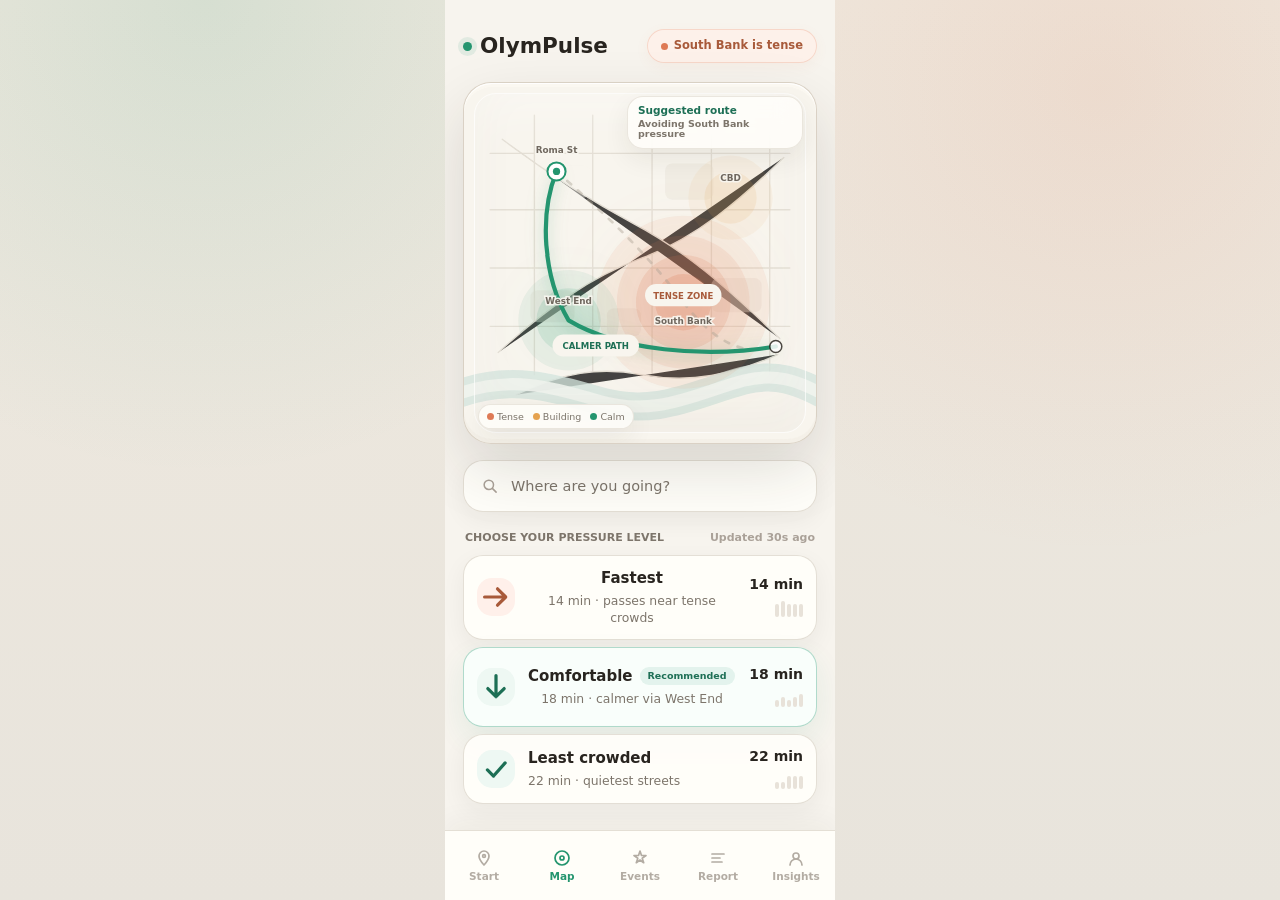
==== index.html @ 8c8daa7c "Upload OlymPulse prototype" ====
<!doctype html>
<html lang="en">
<head>
  <meta charset="utf-8">
  <meta name="viewport" content="width=device-width, initial-scale=1">
  <title>OlymPulse Prototype</title>
  <link rel="stylesheet" href="css/prototype.css">
  <link rel="stylesheet" href="css/index.css">
</head>
<body>
  <main class="app" aria-label="OlymPulse mobile app prototype">
    <div class="screens">
      <section class="screen screen-home active" data-screen="map">
        <header class="header app-header">
          <div class="brand"><span class="brand-dot"></span><span>OlymPulse</span></div>
          <span class="status-pill">South Bank is tense</span>
        </header>

        <section class="map-card map-card--hero" aria-label="Brisbane pressure map">
          <svg viewBox="0 0 350 350" aria-hidden="true">
            <rect width="350" height="350" rx="28" fill="#F8F6F1"/>
            <g stroke="#E5E0D7" stroke-width="1.6" stroke-linecap="round" opacity="0.82">
              <path d="M26 66H324M26 122H324M26 180H324M26 238H324"/>
              <path d="M70 28V286M128 28V286M187 28V286M246 28V286M304 28V286"/>
              <path d="M34 264C82 220 126 189 177 170C231 150 275 112 318 70"/>
              <path d="M38 52C86 88 124 112 169 136C218 162 258 196 314 250"/>
              <path d="M52 306C97 284 135 278 176 286C226 295 267 286 312 266"/>
            </g>
            <g fill="#ECE7DE" opacity="0.66">
              <rect x="84" y="78" width="42" height="32" rx="7"/>
              <rect x="200" y="76" width="48" height="36" rx="7"/>
              <rect x="246" y="190" width="50" height="34" rx="7"/>
              <rect x="66" y="202" width="44" height="32" rx="7"/>
              <rect x="142" y="220" width="34" height="28" rx="7"/>
            </g>
            <path d="M-8 306C44 286 88 298 134 312C191 329 232 304 278 292C310 284 332 292 358 306" stroke="#D7E0DA" stroke-width="26" fill="none" stroke-linecap="round"/>
            <path d="M-8 306C44 286 88 298 134 312C191 329 232 304 278 292C310 284 332 292 358 306" stroke="#EBF0EA" stroke-width="13" fill="none" stroke-linecap="round"/>
            <g class="pressure-zone pressure-zone--south-bank">
              <circle cx="218" cy="214" r="86" fill="#DE7A55" opacity="0.06"/>
              <circle cx="218" cy="214" r="66" fill="#DE7A55" opacity="0.09"/>
              <circle cx="218" cy="214" r="47" fill="#DE7A55" opacity="0.13"/>
              <circle cx="218" cy="214" r="28" fill="#DE7A55" opacity="0.20"/>
            </g>
            <g class="pressure-zone pressure-zone--west-end">
              <circle cx="104" cy="232" r="50" fill="#24956F" opacity="0.07"/>
              <circle cx="104" cy="232" r="32" fill="#24956F" opacity="0.12"/>
            </g>
            <g class="pressure-zone pressure-zone--cbd">
              <circle cx="265" cy="110" r="42" fill="#E5A24F" opacity="0.07"/>
              <circle cx="265" cy="110" r="26" fill="#E5A24F" opacity="0.12"/>
            </g>
            <path class="route-line route-line--blocked" d="M92 84 C140 126 181 164 218 214 C250 255 279 268 310 258" fill="none"/>
            <path class="route-line route-line--calm" d="M92 84 C75 126 78 188 104 232 C154 262 239 270 310 258" fill="none"/>
            <circle cx="92" cy="84" r="9" fill="#FFFFFF" stroke="#24956F" stroke-width="2"/>
            <circle cx="92" cy="84" r="3.6" fill="#24956F"/>
            <circle cx="310" cy="258" r="6" fill="#FFFFFF" stroke="#29251F" stroke-width="1.5" opacity="0.85"/>
            <g>
              <rect x="180" y="196" width="76" height="22" rx="11" fill="#FFF0EA"/>
              <text x="218" y="211" text-anchor="middle" fill="#A85A3A" font-size="8.5" font-weight="800">TENSE ZONE</text>
            </g>
            <g>
              <rect x="88" y="246" width="86" height="22" rx="11" fill="#EEF8F3"/>
              <text x="131" y="261" text-anchor="middle" fill="#1D6F55" font-size="8.5" font-weight="800">CALMER PATH</text>
            </g>
            <text class="map-label" x="92" y="66" text-anchor="middle">Roma St</text>
            <text class="map-label" x="218" y="236" text-anchor="middle">South Bank</text>
            <text class="map-label" x="104" y="216" text-anchor="middle">West End</text>
            <text class="map-label" x="265" y="93" text-anchor="middle">CBD</text>
          </svg>
          <div class="map-badge"><strong>Suggested route</strong><span>Avoiding South Bank pressure</span></div>
          <div class="legend"><span><span class="legend-dot legend-dot--high"></span>Tense</span><span><span class="legend-dot legend-dot--mid"></span>Building</span><span><span class="legend-dot legend-dot--calm"></span>Calm</span></div>
        </section>

        <div class="search destination-search"><svg viewBox="0 0 20 20"><circle cx="8.7" cy="8.7" r="5.2"/><path d="M12.6 12.6 16.8 16.8"/></svg><span>Where are you going?</span></div>

        <div class="section-row route-section-header"><p class="section-title">Choose your pressure level</p><span>Updated 30s ago</span></div>
        <div class="route-list route-options">
          <button class="route-card" type="button">
            <span class="route-icon route-icon--pressure"><svg viewBox="0 0 20 20"><path d="M4 10h11M10.8 5.7 15.1 10l-4.3 4.3"/></svg></span>
            <span class="route-copy"><span class="card-title">Fastest</span><span class="text-pressure caption">14 min · passes near tense crowds</span></span>
            <span class="route-meta"><strong>14 min</strong><span class="pressure-bars"><b class="bar--mid bar-height--3"></b><b class="bar--mid bar-height--4"></b><b class="bar--mid bar-height--3"></b><b class="bar-height--3"></b><b class="bar-height--3"></b></span></span>
          </button>
          <button class="route-card route-card--recommended" type="button">
            <span class="route-icon"><svg viewBox="0 0 20 20"><path d="M10 4v11M5.7 10.8 10 15.1l4.3-4.3"/></svg></span>
            <span class="route-copy"><span class="route-heading"><span class="card-title">Comfortable</span><span class="recommendation-chip">Recommended</span></span><span class="text-calm caption">18 min · calmer via West End</span></span>
            <span class="route-meta"><strong>18 min</strong><span class="pressure-bars"><b class="bar--calm bar-height--1"></b><b class="bar--calm bar-height--2"></b><b class="bar--calm bar-height--1"></b><b class="bar--mid bar-height--2"></b><b class="bar-height--3"></b></span></span>
          </button>
          <div class="route-card"><span class="route-icon route-icon--calm"><svg viewBox="0 0 20 20"><path d="M5.5 10.5 8.7 13.7 14.8 6.8"/></svg></span><span class="route-copy"><span class="card-title">Least crowded</span><span class="text-calm caption">22 min · quietest streets</span></span><span class="route-meta"><strong>22 min</strong><span class="pressure-bars"><b class="bar--calm bar-height--1"></b><b class="bar--calm bar-height--1"></b><b class="bar-height--3"></b><b class="bar-height--3"></b><b class="bar-height--3"></b></span></span></div>
        </div>
      </section>
    </div>

    <nav class="bottom-nav" aria-label="Bottom navigation">
      <a href="olympulse_onboarding.html"><svg viewBox="0 0 18 18"><path d="M9 2C6.3 2 4 4.3 4 7c0 3.6 5 9 5 9s5-5.4 5-9c0-2.7-2.3-5-5-5Z"/><circle cx="9" cy="7" r="1.4"/></svg><span>Start</span></a>
      <a class="active" href="index.html"><svg viewBox="0 0 18 18"><circle cx="9" cy="9" r="7"/><circle cx="9" cy="9" r="2"/></svg><span>Map</span></a>
      <a href="olympulse_live_event_mode.html"><svg viewBox="0 0 18 18"><path d="M9 2l1.5 4.5H15l-3.8 2.7 1.5 4.5L9 11l-3.7 2.7 1.5-4.5L3 6.5h4.5z"/></svg><span>Events</span></a>
      <a href="olympulse_feedback.html"><svg viewBox="0 0 18 18"><path d="M3 5h12M3 9h8M3 13h10"/></svg><span>Report</span></a>
      <a href="olympulse_personal_insight.html"><svg viewBox="0 0 18 18"><circle cx="9" cy="7" r="3"/><path d="M3 16c0-3.3 2.7-6 6-6s6 2.7 6 6"/></svg><span>Insights</span></a>
    </nav>
  </main>
</body>
</html>
---- css/prototype.css ----
:root {
  --app-width: 390px;
  --font-sans: system-ui, -apple-system, BlinkMacSystemFont, "Segoe UI", sans-serif;

  --color-page-bg: #e8e4dc;
  --color-background: #f5f2ec;
  --color-surface: #ffffff;
  --color-text-primary: #29251f;
  --color-text-secondary: #7b746a;
  --color-pressure: #e9783a;
  --color-pressure-soft: #fff4ec;
  --color-calm: #1db87a;
  --color-calm-dark: #1a7a50;
  --color-calm-soft: #e8f8f0;
  --color-border: #e0ddd6;
  --color-muted: #aaa39a;

  --shadow-soft: 0 10px 28px rgba(45, 38, 28, 0.08);
  --shadow-card: 0 6px 18px rgba(45, 38, 28, 0.055);
  --shadow-hero: 0 18px 42px rgba(45, 38, 28, 0.10);

  --space-8: 8px;
  --space-12: 12px;
  --space-16: 16px;
  --space-24: 24px;
  --space-32: 32px;

  --radius-16: 16px;
  --radius-20: 20px;
  --radius-28: 28px;

  --type-page-title: 28px;
  --type-section-title: 11px;
  --type-card-title: 15px;
  --type-body: 13px;
  --type-caption: 12px;
  --type-small-label: 10px;

  --page-bg: var(--color-page-bg);
  --app-bg: var(--color-background);
  --card: var(--color-surface);
  --border: var(--color-border);
  --green: var(--color-calm);
  --green-dark: var(--color-calm-dark);
  --grey: var(--color-text-secondary);
  --light-grey: #bbbbbb;
  --ink: var(--color-text-primary);
  --amber: #ffb347;
  --orange: var(--color-pressure);
  --red: #ff5032;

  --premium-page-bg: #ebe6dc;
  --premium-bg: #f7f4ee;
  --premium-bg-lift: #fffefa;
  --premium-surface: rgba(255, 254, 250, 0.94);
  --premium-border: rgba(226, 221, 211, 0.88);
  --premium-ink: #28241f;
  --premium-muted: #7d756b;
  --premium-soft-muted: #aaa198;
  --premium-calm: #24956f;
  --premium-calm-dark: #1d6f55;
  --premium-calm-soft: #eef8f3;
  --premium-pressure: #de7a55;
  --premium-pressure-dark: #a85a3a;
  --premium-pressure-soft: #fff0ea;
  --premium-building: #e5a24f;
  --premium-shadow-card: 0 10px 28px rgba(45, 38, 28, 0.065);
  --premium-shadow-hero: 0 22px 52px rgba(45, 38, 28, 0.12);
  --premium-shadow-soft: 0 8px 20px rgba(45, 38, 28, 0.045);

  /* Legacy aliases used by the existing standalone screen CSS. */
  --color-background-primary: var(--color-surface);
  --color-background-secondary: var(--color-background);
  --color-border-tertiary: var(--color-border);
  --border-radius-md: 12px;
  --border-radius-lg: var(--radius-20);
}

* {
  box-sizing: border-box;
  margin: 0;
  padding: 0;
}

html {
  min-height: 100%;
  background:
    radial-gradient(circle at 50% -10%, rgba(255, 254, 250, 0.95) 0, rgba(255, 254, 250, 0) 360px),
    linear-gradient(180deg, #eee9df 0%, var(--premium-page-bg) 100%);
}

body {
  width: var(--app-width);
  max-width: 100vw;
  min-height: 100vh;
  margin: 0 auto;
  padding-bottom: 60px;
  overflow-x: hidden;
  background:
    radial-gradient(circle at 12% 0%, rgba(255, 255, 255, 0.9) 0, rgba(255, 255, 255, 0) 180px),
    radial-gradient(circle at 92% 16%, rgba(36, 149, 111, 0.08) 0, rgba(36, 149, 111, 0) 210px),
    linear-gradient(180deg, var(--premium-bg) 0%, #f3efe7 100%);
  color: var(--ink);
  font-family: var(--font-sans);
  opacity: 0;
  transform: translateY(10px);
  animation: olympulse-page-in 300ms ease forwards;
}

body.is-transitioning {
  opacity: 0;
  transform: translateY(12px);
  transition: opacity 180ms ease, transform 180ms ease;
}

button,
input {
  font: inherit;
}

button,
[role="button"],
.olympulse-bottom-nav__item {
  -webkit-tap-highlight-color: transparent;
}

button {
  color: inherit;
}

.app {
  position: relative;
  width: min(var(--app-width), 100vw);
  min-height: 100vh;
  overflow: hidden;
  background: var(--app-bg);
}

.screens {
  position: relative;
  min-height: 100vh;
  background: var(--app-bg);
}

.screen {
  position: absolute;
  inset: 0;
  min-height: 100vh;
  padding: 18px 16px 78px;
  overflow-y: auto;
  background: var(--app-bg);
  opacity: 0;
  pointer-events: none;
  transition: opacity 0.2s ease;
}

.screen.active {
  opacity: 1;
  pointer-events: auto;
}

.page-title {
  color: var(--color-text-primary);
  font-size: var(--type-page-title);
  font-weight: 820;
  line-height: 1.12;
  letter-spacing: 0;
}

.section-title {
  color: var(--color-text-secondary);
  font-size: var(--type-section-title);
  font-weight: 800;
  letter-spacing: 0.08em;
  text-transform: uppercase;
}

.card-title {
  color: var(--color-text-primary);
  font-size: var(--type-card-title);
  font-weight: 780;
  line-height: 1.2;
  letter-spacing: -0.01em;
}

.body-text {
  color: var(--color-text-secondary);
  font-size: var(--type-body);
  line-height: 1.45;
}

.caption {
  color: var(--color-text-secondary);
  font-size: var(--type-caption);
  line-height: 1.35;
}

.small-label {
  color: var(--color-muted);
  font-size: var(--type-small-label);
  font-weight: 700;
  letter-spacing: 0.06em;
  text-transform: uppercase;
}

.header,
.app-header,
.brand,
.header-actions,
.alert,
.search,
.section-row,
.route-card,
.route-meta,
.pressure-bars,
.bottom-nav,
.legend,
.stat-strip,
.chips {
  display: flex;
  align-items: center;
}

.header,
.app-header {
  justify-content: space-between;
}

.header {
  height: 30px;
}

.app-header {
  min-height: 40px;
}

.brand {
  gap: 7px;
  font-size: 20px;
  font-weight: 800;
  letter-spacing: -0.02em;
}

.brand-dot,
.dot {
  width: 9px;
  height: 9px;
  flex: 0 0 auto;
  border-radius: 50%;
  background: var(--green);
  box-shadow: 0 0 0 5px rgba(29, 184, 122, 0.1);
}

.identity-pill,
.pill {
  padding: 4px 10px;
  border-radius: 999px;
  background: #e3f7ee;
  color: var(--green-dark);
  font-size: 11px;
  font-weight: 760;
}

.status-pill {
  display: inline-flex;
  align-items: center;
  gap: 6px;
  min-height: 30px;
  padding: 0 var(--space-12);
  border: 1px solid rgba(233, 120, 58, 0.24);
  border-radius: 999px;
  background: var(--color-pressure-soft);
  color: #9a5120;
  font-size: 11px;
  font-weight: 720;
  white-space: nowrap;
}

.status-pill::before {
  content: "";
  width: 7px;
  height: 7px;
  border-radius: 50%;
  background: var(--color-pressure);
}

.settings-button,
.gear {
  width: 28px;
  height: 28px;
  display: grid;
  place-items: center;
  border: 1px solid var(--border);
  border-radius: 50%;
  background: var(--card);
  color: #777068;
}

.header-actions {
  gap: 8px;
}

.alert {
  gap: 9px;
  margin-top: 12px;
  padding: 11px 12px;
  border: 1px solid var(--amber);
  border-radius: 14px;
  background: #fff8f0;
}

.alert-dot {
  width: 8px;
  height: 8px;
  border-radius: 50%;
  background: var(--orange);
}

.alert strong {
  display: block;
  color: #7a3f10;
  font-size: 12px;
  font-weight: 800;
}

.alert span {
  display: block;
  margin-top: 3px;
  color: var(--grey);
  font-size: 11px;
  line-height: 1.35;
}

.search {
  height: 40px;
  gap: 8px;
  margin-top: 10px;
  padding: 0 13px;
  border: 1px solid var(--border);
  border-radius: 14px;
  background: var(--card);
  color: #8b847b;
  font-size: 13px;
}

.map-card {
  position: relative;
  height: 200px;
  margin-top: 10px;
  overflow: hidden;
  border: 1px solid var(--border);
  border-radius: 16px;
  background: #f8f6f0;
}

.map-card svg {
  width: 100%;
  height: 100%;
  display: block;
}

.map-label {
  fill: #766f66;
  font-size: 8px;
  font-weight: 700;
}

.route-line {
  animation: dash 1.3s linear infinite;
}

.map-badge {
  position: absolute;
  top: 9px;
  right: 9px;
  max-width: 138px;
  padding: 6px 9px;
  border-radius: 11px;
  background: var(--card);
  color: var(--green-dark);
  font-size: 10px;
  font-weight: 750;
  line-height: 1.2;
}

.legend {
  position: absolute;
  left: 9px;
  bottom: 8px;
  gap: 8px;
  padding: 5px 8px;
  border: 1px solid var(--border);
  border-radius: 999px;
  background: var(--card);
  color: var(--grey);
  font-size: 9.5px;
}

.legend-dot,
.legend i {
  width: 7px;
  height: 7px;
  display: inline-block;
  margin-right: 3px;
  border-radius: 50%;
}

.legend-dot--high,
.high {
  background: var(--red);
}

.legend-dot--mid,
.mid {
  background: var(--amber);
}

.legend-dot--calm,
.calm {
  background: var(--green);
}

.section-row {
  justify-content: space-between;
  margin: 12px 2px 7px;
}

.section-row p {
  color: var(--grey);
  font-size: 10px;
  font-weight: 800;
  letter-spacing: 0.08em;
  text-transform: uppercase;
}

.section-row span {
  color: #aaa39a;
  font-size: 10.5px;
}

.route-list {
  display: grid;
  gap: 7px;
}

.route-list.spaced {
  margin-top: 10px;
}

.route-card {
  min-height: 58px;
  gap: 9px;
  padding: 9px 10px;
  border: 1px solid var(--border);
  border-radius: 14px;
  background: var(--card);
}

.route-card--recommended,
.route-card.best {
  border: 1px solid var(--border);
}

.route-card--blocked,
.route-card.avoid {
  border-color: #ffccc8;
  background: #fff8f7;
}

.route-icon {
  width: 36px;
  height: 36px;
  display: grid;
  place-items: center;
  flex: 0 0 auto;
  border-radius: 14px;
  background: #e3f7ee;
  color: var(--green-dark);
}

.route-icon--pressure,
.route-icon.warn {
  background: var(--color-pressure-soft);
  color: #9a5120;
}

.route-icon--calm,
.route-icon.stop {
  background: var(--color-calm-soft);
  color: var(--green-dark);
}

.route-copy {
  flex: 1;
  min-width: 0;
}

.route-copy h2 {
  font-size: 12.5px;
  font-weight: 800;
  line-height: 1.2;
}

.route-copy p {
  margin-top: 2px;
  font-size: 11px;
  line-height: 1.25;
}

.text-calm,
.green-text {
  color: var(--green-dark);
}

.text-pressure,
.amber-text {
  color: #9a5c00;
}

.text-danger,
.red-text {
  color: #b83a2b;
}

.route-meta {
  width: 54px;
  flex-direction: column;
  align-items: flex-end;
  gap: 6px;
}

.route-meta strong {
  font-size: 12px;
  font-weight: 850;
  white-space: nowrap;
}

.pressure-bars,
.bars {
  height: 18px;
  gap: 2px;
  align-items: flex-end;
}

.pressure-bars b,
.bars b {
  width: 4px;
  border-radius: 2px;
  background: #e8e4dc;
}

.bar--calm,
.bars .g {
  background: var(--green);
}

.bar--mid,
.bars .a {
  background: var(--amber);
}

.bar--high,
.bars .r {
  background: var(--red);
}

.bar-height--1,
.h1 {
  height: 7px;
}

.bar-height--2,
.h2 {
  height: 10px;
}

.bar-height--3,
.h3 {
  height: 13px;
}

.bar-height--4,
.h4 {
  height: 16px;
}

.bar-height--5,
.h5 {
  height: 18px;
}

.button,
.primary-action,
.primary {
  width: 100%;
  border: 0;
  background: var(--color-calm);
  color: #fff;
  cursor: pointer;
}

.button {
  height: 52px;
  border-radius: var(--radius-16);
  font-size: 16px;
  font-weight: 800;
}

.primary-action,
.primary {
  height: 50px;
  margin-top: 12px;
  border-radius: 14px;
  font-size: 16px;
  font-weight: 820;
}

.tag {
  display: inline-flex;
  align-items: center;
  min-height: 30px;
  padding: 0 var(--space-12);
  border: 1px solid var(--color-border);
  border-radius: 999px;
  background: var(--color-surface);
  color: var(--color-text-secondary);
  font-size: var(--type-caption);
}

.flat-card {
  margin-top: 10px;
  padding: 14px;
  border: 1px solid var(--border);
  border-radius: 16px;
  background: var(--card);
}

.flat-card h2 {
  font-size: 15px;
  font-weight: 800;
}

.flat-card p {
  margin-top: 6px;
  color: var(--grey);
  font-size: 12px;
  line-height: 1.4;
}

.success {
  padding: 30px 0 22px;
  text-align: center;
}

.success-circle {
  width: 56px;
  height: 56px;
  display: grid;
  place-items: center;
  margin: 0 auto 13px;
  border-radius: 50%;
  background: var(--green);
  color: #fff;
}

.success h1 {
  font-size: 22px;
}

.chips {
  flex-wrap: wrap;
  gap: 7px;
  margin-top: 12px;
}

.chips span {
  padding: 7px 11px;
  border: 1px solid var(--border);
  border-radius: 999px;
  background: #fff;
  color: var(--grey);
  font-size: 11.5px;
}

.chips .selected {
  border-color: var(--green);
  background: #eaf9f1;
  color: var(--green-dark);
  font-weight: 750;
}

.stat-strip {
  min-height: 66px;
  justify-content: space-around;
  margin-top: 12px;
  border-radius: 12px;
  background: #ebe8e0;
  text-align: center;
}

.stat-strip strong,
.stat-strip span {
  display: block;
}

.stat-strip strong {
  font-size: 20px;
  font-weight: 850;
}

.stat-value--calm,
.stat-strip .green-stat {
  color: var(--green);
}

.stat-strip span {
  margin-top: 4px;
  color: var(--grey);
  font-size: 10.5px;
}

.bottom-nav,
.nav {
  position: absolute;
  right: 0;
  bottom: 0;
  left: 0;
  z-index: 10;
  height: 68px;
  justify-content: space-around;
  border-top: 1px solid var(--color-border);
  background: rgba(255, 254, 250, 0.96);
  box-shadow: 0 -10px 26px rgba(45, 38, 28, 0.045);
}

.bottom-nav[hidden],
.nav[hidden] {
  display: none;
}

.bottom-nav a,
.bottom-nav button,
.nav button {
  min-width: 56px;
  display: grid;
  justify-items: center;
  gap: 3px;
  border: 0;
  background: transparent;
  color: var(--light-grey);
  font-size: 10px;
  cursor: pointer;
  text-decoration: none;
}

.bottom-nav a.active,
.bottom-nav button.active,
.nav button.active {
  color: var(--green);
  font-weight: 750;
}

.identity-icon svg,
.bottom-nav svg,
.nav svg,
.header svg,
.search svg {
  width: 18px;
  height: 18px;
}

.identity-icon svg path,
.identity-icon svg circle,
.identity-icon svg rect,
.selection-check svg path,
.check svg path,
.bottom-nav svg path,
.bottom-nav svg circle,
.bottom-nav svg rect,
.nav svg path,
.nav svg circle,
.nav svg rect,
.header svg path,
.header svg circle,
.header svg rect,
.search svg path,
.search svg circle,
.route-icon svg path,
.success-circle svg path {
  stroke: currentColor;
  stroke-width: 1.7;
  stroke-linecap: round;
  stroke-linejoin: round;
  fill: none;
}

.olympulse-bottom-nav {
  position: fixed;
  right: 0;
  bottom: 0;
  left: 50%;
  z-index: 20;
  width: var(--app-width);
  max-width: 100vw;
  padding: 8px 12px 12px;
  border-top: 0.5px solid var(--color-border-tertiary);
  display: flex;
  justify-content: space-around;
  background: rgba(255, 254, 250, 0.96);
  box-shadow: 0 -10px 26px rgba(45, 38, 28, 0.045);
  transform: translateX(-50%);
}

.olympulse-bottom-nav__item {
  appearance: none;
  border: 0;
  background: transparent;
  color: var(--color-text-secondary);
  display: flex;
  flex-direction: column;
  align-items: center;
  gap: 3px;
  min-width: 54px;
  padding: 2px 4px;
  cursor: pointer;
  font: inherit;
  text-decoration: none;
  transition: color 160ms ease, transform 160ms ease;
}

.olympulse-bottom-nav__item:active {
  transform: translateY(1px) scale(0.98);
}

.olympulse-bottom-nav__item svg {
  width: 17px;
  height: 17px;
}

.olympulse-bottom-nav__item span {
  font-size: 10px;
  line-height: 1.2;
}

.olympulse-bottom-nav__item.is-active,
.olympulse-bottom-nav__item.is-onboarding-active,
.olympulse-bottom-nav__item.is-feedback-active {
  color: var(--green);
  font-weight: 500;
}

.olympulse-bottom-nav__item.is-event-active {
  color: #e2631a;
}

.olympulse-bottom-nav__item svg * {
  stroke: currentColor;
}

.olympulse-bottom-nav__item svg .nav-fill {
  fill: currentColor;
  stroke: none;
}

.olympulse-bottom-nav__item svg .nav-soft-fill {
  fill: currentColor;
  opacity: 0.12;
  stroke: none;
}

circle,
path,
rect,
line {
  transform-box: fill-box;
}

@keyframes dash {
  to {
    stroke-dashoffset: -24;
  }
}

@keyframes olympulse-page-in {
  to {
    opacity: 1;
    transform: translateY(0);
  }
}

/* Step 3: typography + spacing upgrade only */
:root {
  --type-hero-title: 30px;
  --type-page-title: 28px;
  --type-section-title: 11px;
  --type-card-title: 15px;
  --type-body: 13.5px;
  --type-caption: 12.25px;
  --type-small-label: 10.5px;
  --type-meta: 10.5px;
}

body {
  line-height: 1.38;
  text-rendering: optimizeLegibility;
  -webkit-font-smoothing: antialiased;
  font-kerning: normal;
}

body,
button,
input,
h1,
h2,
h3,
p,
span,
strong,
em,
a,
text {
  letter-spacing: 0;
}

.page-title {
  font-size: var(--type-page-title);
  font-weight: 850;
  line-height: 1.12;
}

.section-title,
.section-row p,
.small-label {
  font-size: var(--type-section-title);
  font-weight: 820;
  line-height: 1.15;
}

.card-title,
.route-copy h2,
.flat-card h2 {
  font-size: var(--type-card-title);
  font-weight: 820;
  line-height: 1.22;
}

.body-text,
.route-copy p,
.flat-card p {
  font-size: var(--type-body);
  line-height: 1.48;
}

.caption,
.section-row span {
  font-size: var(--type-caption);
  line-height: 1.4;
}

.brand {
  gap: 8px;
  font-size: 21px;
  font-weight: 850;
  line-height: 1;
}

.identity-pill,
.pill,
.status-pill {
  min-height: 32px;
  padding-inline: 11px;
  font-size: 11px;
  font-weight: 760;
  line-height: 1;
}

.header,
.app-header {
  align-items: center;
}

.section-row {
  margin: 16px 2px 9px;
  align-items: baseline;
}

.route-card {
  gap: 12px;
  padding: 12px 13px;
  align-items: center;
}

.route-copy {
  gap: 2px;
}

.route-meta {
  gap: 6px;
}

.route-meta strong {
  font-weight: 850;
  line-height: 1.1;
}

.button,
.start-button,
.primary-action,
.secondary-action,
.share-button,
.continue-button {
  min-height: 52px;
  display: inline-flex;
  align-items: center;
  justify-content: center;
  font-size: 15.5px;
  font-weight: 820;
  line-height: 1;
}

.bottom-nav a,
.bottom-nav button,
.nav button,
.olympulse-bottom-nav__item {
  gap: 4px;
  font-size: 10.5px;
  font-weight: 720;
  line-height: 1.1;
}

.bottom-nav a.active,
.bottom-nav button.active,
.nav button.active,
.olympulse-bottom-nav__item.is-active,
.olympulse-bottom-nav__item.is-onboarding-active,
.olympulse-bottom-nav__item.is-feedback-active {
  font-weight: 820;
}

body,
body *,
svg text {
  letter-spacing: 0 !important;
}

@media (prefers-reduced-motion: reduce) {
  *,
  *::before,
  *::after {
    animation-duration: 0.01ms !important;
    animation-iteration-count: 1 !important;
    scroll-behavior: auto !important;
    transition-duration: 0.01ms !important;
  }
}
---- css/index.css ----
:root {
  --home-bg: #f7f4ee;
  --home-surface: #fffefa;
  --home-map: #f8f6f1;
  --home-ink: #28241f;
  --home-muted: #7d756b;
  --home-soft-muted: #aaa198;
  --home-border: #e2ddd3;
  --home-calm: #24956f;
  --home-calm-dark: #1d6f55;
  --home-calm-soft: #eef8f3;
  --home-pressure: #de7a55;
  --home-pressure-dark: #a85a3a;
  --home-pressure-soft: #fff0ea;
  --home-building: #e5a24f;
  --home-shadow-card: 0 8px 24px rgba(45, 38, 28, 0.055);
  --home-shadow-hero: 0 20px 46px rgba(45, 38, 28, 0.11);
}

body {
  width: 100%;
  max-width: none;
  min-height: 100vh;
  padding-bottom: 0;
  display: flex;
  justify-content: center;
  overflow: hidden;
  background:
    radial-gradient(circle at 16% 0%, rgba(36, 149, 111, 0.12), transparent 34%),
    radial-gradient(circle at 86% 10%, rgba(222, 122, 85, 0.12), transparent 34%),
    linear-gradient(180deg, #efe9df 0%, #e8e4dc 100%);
  opacity: 1;
  transform: none;
  animation: none;
}

.app,
.screens,
.screen-home {
  background: var(--home-bg);
}

.screen-home {
  padding: 22px 18px 92px;
}

.screen-home .app-header {
  min-height: 42px;
}

.screen-home .brand {
  color: var(--home-ink);
  font-size: 21px;
  font-weight: 850;
  letter-spacing: -0.02em;
}

.screen-home .brand-dot {
  width: 9px;
  height: 9px;
  background: var(--home-calm);
  box-shadow: 0 0 0 5px rgba(36, 149, 111, 0.1);
}

.screen-home .status-pill {
  min-height: 32px;
  padding: 0 12px;
  border-color: rgba(222, 122, 85, 0.22);
  background: rgba(255, 240, 234, 0.78);
  color: var(--home-pressure-dark);
  font-weight: 740;
  box-shadow: 0 4px 14px rgba(222, 122, 85, 0.06);
}

.screen-home .status-pill::before {
  width: 7px;
  height: 7px;
  background: var(--home-pressure);
}

.destination-search {
  height: 50px;
  gap: 12px;
  margin-top: 14px;
  padding: 0 16px;
  border: 1px solid rgba(226, 221, 211, 0.92);
  border-radius: var(--radius-20);
  background: rgba(255, 254, 250, 0.94);
  color: var(--home-muted);
  font-size: 15px;
  box-shadow: var(--home-shadow-card);
}

.destination-search svg {
  color: var(--home-soft-muted);
}

.map-card--hero {
  height: 348px;
  margin-top: 14px;
  border: 1px solid rgba(226, 221, 211, 0.88);
  border-radius: var(--radius-28);
  background: var(--home-map);
  box-shadow: var(--home-shadow-hero);
}

.map-card--hero::after {
  content: "";
  position: absolute;
  inset: 0;
  pointer-events: none;
  border-radius: inherit;
  box-shadow: inset 0 1px 0 rgba(255, 255, 255, 0.8);
}

.map-card--hero .map-badge {
  top: 14px;
  right: 14px;
  max-width: 176px;
  padding: 8px 10px;
  border: 1px solid rgba(226, 221, 211, 0.9);
  border-radius: var(--radius-16);
  background: rgba(255, 254, 250, 0.92);
  color: var(--home-calm-dark);
  box-shadow: 0 8px 22px rgba(45, 38, 28, 0.06);
}

.map-card--hero .map-badge strong,
.map-card--hero .map-badge span {
  display: block;
}

.map-card--hero .map-badge strong {
  color: var(--home-calm-dark);
  font-size: 10.5px;
  line-height: 1.1;
}

.map-card--hero .map-badge span {
  margin-top: 2px;
  color: var(--home-muted);
  font-size: 9.5px;
  font-weight: 650;
  line-height: 1.15;
}

.map-card--hero .legend {
  left: 14px;
  bottom: 14px;
  gap: 9px;
  border-color: rgba(226, 221, 211, 0.9);
  background: rgba(255, 254, 250, 0.9);
  box-shadow: 0 8px 22px rgba(45, 38, 28, 0.055);
}

.map-card--hero .legend-dot--high {
  background: var(--home-pressure);
}

.map-card--hero .legend-dot--mid {
  background: var(--home-building);
}

.map-card--hero .legend-dot--calm {
  background: var(--home-calm);
}

.map-card--hero .map-label {
  fill: #777067;
  font-size: 8.4px;
  font-weight: 760;
}

.pressure-zone {
  animation: pressure-breathe 4.8s ease-in-out infinite;
  transform-origin: center;
}

.pressure-zone--west-end {
  animation-delay: 0.8s;
}

.pressure-zone--cbd {
  animation-delay: 1.2s;
}

.route-line--blocked {
  animation: none;
  stroke: #b8b0a6;
  stroke-width: 3;
  stroke-dasharray: 8 8;
  stroke-linecap: round;
  opacity: 0.55;
}

.route-line--calm {
  animation: none;
  stroke: var(--home-calm);
  stroke-width: 4.6;
  stroke-linecap: round;
  filter: drop-shadow(0 5px 8px rgba(36, 149, 111, 0.18));
}

.route-section-header {
  margin: 18px 2px 8px;
}

.route-section-header p {
  color: var(--home-muted);
}

.route-section-header span {
  color: var(--home-soft-muted);
}

.route-options .route-card {
  min-height: 66px;
  gap: 12px;
  padding: 11px 12px;
  border: 1px solid rgba(226, 221, 211, 0.92);
  border-radius: var(--radius-20);
  background: rgba(255, 254, 250, 0.92);
  box-shadow: var(--home-shadow-card);
}

.route-options .route-card--recommended {
  min-height: 76px;
  border: 1.5px solid rgba(36, 149, 111, 0.34);
  background: rgba(249, 254, 251, 0.96);
  box-shadow: 0 12px 30px rgba(36, 149, 111, 0.09);
}

.route-options .route-icon {
  width: 38px;
  height: 38px;
  border-radius: 15px;
}

.route-options .route-icon:not(.route-icon--pressure):not(.route-icon--calm) {
  background: var(--home-calm-soft);
  color: var(--home-calm-dark);
}

.route-options .route-icon--pressure {
  background: var(--home-pressure-soft);
  color: var(--home-pressure-dark);
}

.route-options .route-icon--calm {
  background: var(--home-calm-soft);
  color: var(--home-calm-dark);
}

.route-heading {
  display: flex;
  align-items: center;
  gap: var(--space-8);
  min-width: 0;
}

.recommendation-chip {
  flex: 0 0 auto;
  padding: 3px 8px;
  border-radius: 999px;
  background: rgba(36, 149, 111, 0.1);
  color: var(--home-calm-dark);
  font-size: 9px;
  font-weight: 820;
  letter-spacing: 0.02em;
}

.route-options .route-copy .card-title {
  display: block;
  color: var(--home-ink);
  font-size: 14.5px;
  font-weight: 820;
}

.route-options .route-copy .caption {
  display: block;
  margin-top: 4px;
  color: var(--home-muted);
  font-size: 12.2px;
  line-height: 1.25;
}

.route-options .route-meta strong {
  color: var(--home-ink);
  font-size: 13.5px;
  font-weight: 850;
}

.route-options .text-calm {
  color: var(--home-calm-dark);
}

.route-options .text-pressure {
  color: var(--home-pressure-dark);
}

.route-options .pressure-bars {
  height: 18px;
}

.route-options .pressure-bars b {
  width: 4px;
  background: #e8e2d9;
}

.route-options .bar--calm {
  background: var(--home-calm);
}

.route-options .bar--mid {
  background: var(--home-building);
}

.bottom-nav {
  height: 70px;
  border-top-color: rgba(226, 221, 211, 0.92);
  background: rgba(255, 254, 250, 0.96);
  box-shadow: 0 -10px 26px rgba(45, 38, 28, 0.045);
}

.bottom-nav a {
  color: #b3aca3;
}

.bottom-nav a.active {
  color: var(--home-calm);
}

@keyframes pressure-breathe {
  0%,
  100% {
    opacity: 0.92;
    transform: scale(1);
  }

  50% {
    opacity: 1;
    transform: scale(1.025);
  }
}

/* Step 2: hero map redesign only */
.map-card--hero {
  height: 362px;
  border: 1px solid rgba(215, 207, 194, 0.92);
  background:
    radial-gradient(circle at 62% 62%, rgba(222, 122, 85, 0.08), transparent 34%),
    radial-gradient(circle at 28% 70%, rgba(36, 149, 111, 0.075), transparent 28%),
    linear-gradient(180deg, #fbf8f1 0%, #f4f0e8 100%);
  box-shadow:
    0 26px 62px rgba(45, 38, 28, 0.14),
    0 1px 0 rgba(255, 255, 255, 0.72) inset;
}

.map-card--hero::before {
  content: "";
  position: absolute;
  inset: 10px;
  z-index: 1;
  pointer-events: none;
  border: 1px solid rgba(255, 255, 255, 0.68);
  border-radius: 22px;
  box-shadow:
    inset 0 18px 42px rgba(255, 255, 255, 0.32),
    inset 0 -22px 48px rgba(84, 70, 50, 0.045);
}

.map-card--hero svg {
  position: relative;
  z-index: 0;
}

.map-card--hero > .map-badge,
.map-card--hero > .legend {
  z-index: 2;
}

.map-card--hero svg rect:first-child {
  fill: #f8f5ee;
}

.map-card--hero svg > g[stroke] {
  stroke: #ddd7cc;
  stroke-width: 1.35;
  opacity: 0.72;
}

.map-card--hero svg > g[fill="#ECE7DE"] {
  fill: #e8e2d7;
  opacity: 0.42;
}

.map-card--hero svg > path[stroke="#D7E0DA"] {
  stroke: #d5e5de;
  stroke-width: 28px;
  opacity: 0.78;
}

.map-card--hero svg > path[stroke="#EBF0EA"] {
  stroke: #f2f5ef;
  stroke-width: 12px;
  opacity: 0.88;
}

.map-card--hero .pressure-zone circle {
  filter: blur(0.55px);
}

.map-card--hero .pressure-zone--south-bank {
  filter: drop-shadow(0 0 30px rgba(222, 122, 85, 0.24));
}

.map-card--hero .pressure-zone--south-bank circle:nth-child(1) {
  opacity: 0.08;
}

.map-card--hero .pressure-zone--south-bank circle:nth-child(2) {
  opacity: 0.115;
}

.map-card--hero .pressure-zone--south-bank circle:nth-child(3) {
  opacity: 0.155;
}

.map-card--hero .pressure-zone--south-bank circle:nth-child(4) {
  opacity: 0.23;
}

.map-card--hero .pressure-zone--west-end {
  filter: drop-shadow(0 0 24px rgba(36, 149, 111, 0.18));
}

.map-card--hero .route-line--blocked {
  stroke: #a99f92;
  stroke-width: 2.7px;
  stroke-dasharray: 5 9;
  opacity: 0.42;
}

.map-card--hero .route-line--calm {
  stroke: #24956f;
  stroke-width: 4.2px;
  filter:
    drop-shadow(0 4px 7px rgba(36, 149, 111, 0.22))
    drop-shadow(0 0 10px rgba(36, 149, 111, 0.12));
}

.map-card--hero .map-label {
  fill: #6f675e;
  font-size: 8.8px;
  font-weight: 820;
  letter-spacing: 0.01em;
  paint-order: stroke;
  stroke: rgba(248, 246, 240, 0.92);
  stroke-width: 3px;
}

.map-card--hero .map-badge {
  top: 13px;
  right: 13px;
  border-color: rgba(226, 221, 211, 0.72);
  background: rgba(255, 254, 250, 0.82);
  box-shadow: 0 10px 26px rgba(45, 38, 28, 0.075);
  backdrop-filter: blur(12px);
}

.map-card--hero .legend {
  border-color: rgba(226, 221, 211, 0.72);
  background: rgba(255, 254, 250, 0.82);
  box-shadow: 0 10px 26px rgba(45, 38, 28, 0.065);
  backdrop-filter: blur(12px);
}

/* Step 3: typography + spacing upgrade only */
.screen-home {
  padding: 24px 18px 94px;
}

.screen-home .app-header {
  min-height: 44px;
  align-items: center;
}

.screen-home .brand {
  font-size: 21.5px;
  font-weight: 850;
  line-height: 1;
  letter-spacing: 0;
}

.screen-home .status-pill {
  min-height: 34px;
  padding: 0 13px;
  font-size: 11.5px;
  font-weight: 780;
  line-height: 1;
}

.destination-search {
  height: 52px;
  margin-top: 16px;
  padding: 0 17px;
  font-size: 14.5px;
  line-height: 1;
}

.route-section-header {
  margin: 20px 2px 10px;
  align-items: baseline;
}

.route-section-header p {
  font-size: 11px;
  font-weight: 830;
  line-height: 1.15;
}

.route-section-header span {
  font-size: 11px;
  font-weight: 650;
  line-height: 1.15;
}

.route-options .route-card {
  min-height: 70px;
  gap: 13px;
  padding: 13px;
}

.route-options .route-card--recommended {
  min-height: 80px;
}

.route-heading {
  gap: 7px;
  align-items: center;
}

.route-options .route-copy .card-title {
  font-size: 15px;
  font-weight: 850;
  line-height: 1.2;
  letter-spacing: 0;
}

.route-options .route-copy .caption {
  margin-top: 5px;
  font-size: 12.4px;
  line-height: 1.38;
}

.recommendation-chip {
  padding: 4px 8px;
  font-size: 9.5px;
  font-weight: 820;
  line-height: 1;
  letter-spacing: 0;
}

.route-options .route-meta {
  gap: 7px;
}

.route-options .route-meta strong {
  font-size: 14px;
  font-weight: 850;
  line-height: 1.1;
}

.bottom-nav a {
  font-size: 10.5px;
  font-weight: 720;
  line-height: 1.1;
}

.bottom-nav a.active {
  font-weight: 820;
}
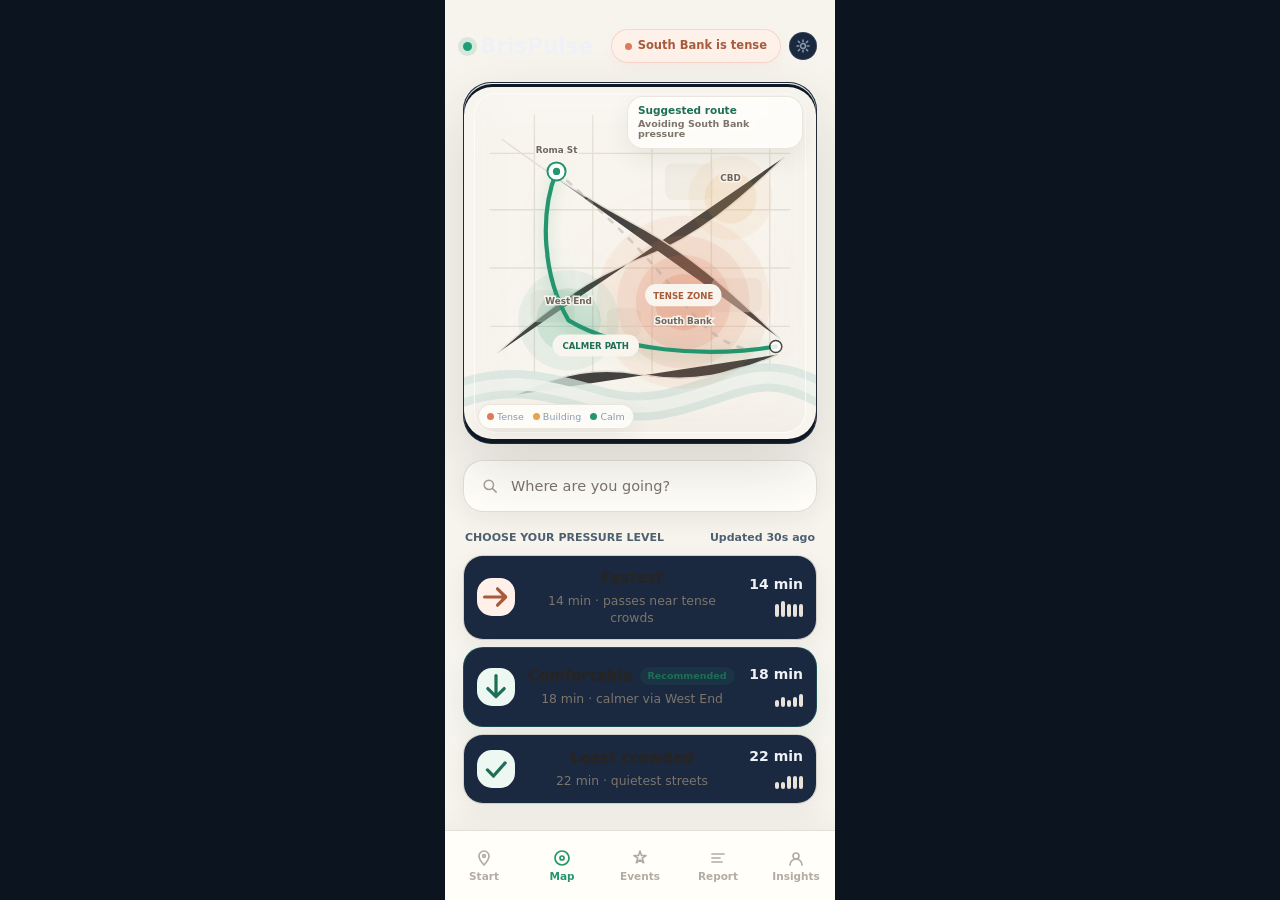
==== commit 48a4607e: "Fix light mode and route selection interactions" ====
--- a/index.html
+++ b/index.html
@@ -3,17 +3,27 @@
 <head>
   <meta charset="utf-8">
   <meta name="viewport" content="width=device-width, initial-scale=1">
-  <title>OlymPulse Prototype</title>
+  <title>BrisPulse Prototype</title>
   <link rel="stylesheet" href="css/prototype.css">
   <link rel="stylesheet" href="css/index.css">
+  <script src="js/prototype.js" defer></script>
+  <link rel="stylesheet" href="css/dark-theme.css">
 </head>
 <body>
-  <main class="app" aria-label="OlymPulse mobile app prototype">
+  <main class="app" aria-label="BrisPulse mobile app prototype">
     <div class="screens">
       <section class="screen screen-home active" data-screen="map">
         <header class="header app-header">
-          <div class="brand"><span class="brand-dot"></span><span>OlymPulse</span></div>
-          <span class="status-pill">South Bank is tense</span>
+          <div class="brand"><span class="brand-dot"></span><span>BrisPulse</span></div>
+          <div class="header-actions">
+            <span class="status-pill">South Bank is tense</span>
+            <button class="settings-button theme-toggle" type="button" aria-label="Switch to light mode" title="Switch to light mode">
+              <svg viewBox="0 0 20 20" aria-hidden="true">
+                <path d="M10 3.3v2M10 14.7v2M4.8 4.8l1.4 1.4M13.8 13.8l1.4 1.4M3.3 10h2M14.7 10h2M4.8 15.2l1.4-1.4M13.8 6.2l1.4-1.4" />
+                <circle cx="10" cy="10" r="2.7" />
+              </svg>
+            </button>
+          </div>
         </header>
 
         <section class="map-card map-card--hero" aria-label="Brisbane pressure map">
@@ -85,7 +95,7 @@
             <span class="route-copy"><span class="route-heading"><span class="card-title">Comfortable</span><span class="recommendation-chip">Recommended</span></span><span class="text-calm caption">18 min · calmer via West End</span></span>
             <span class="route-meta"><strong>18 min</strong><span class="pressure-bars"><b class="bar--calm bar-height--1"></b><b class="bar--calm bar-height--2"></b><b class="bar--calm bar-height--1"></b><b class="bar--mid bar-height--2"></b><b class="bar-height--3"></b></span></span>
           </button>
-          <div class="route-card"><span class="route-icon route-icon--calm"><svg viewBox="0 0 20 20"><path d="M5.5 10.5 8.7 13.7 14.8 6.8"/></svg></span><span class="route-copy"><span class="card-title">Least crowded</span><span class="text-calm caption">22 min · quietest streets</span></span><span class="route-meta"><strong>22 min</strong><span class="pressure-bars"><b class="bar--calm bar-height--1"></b><b class="bar--calm bar-height--1"></b><b class="bar-height--3"></b><b class="bar-height--3"></b><b class="bar-height--3"></b></span></span></div>
+          <button class="route-card" type="button"><span class="route-icon route-icon--calm"><svg viewBox="0 0 20 20"><path d="M5.5 10.5 8.7 13.7 14.8 6.8"/></svg></span><span class="route-copy"><span class="card-title">Least crowded</span><span class="text-calm caption">22 min · quietest streets</span></span><span class="route-meta"><strong>22 min</strong><span class="pressure-bars"><b class="bar--calm bar-height--1"></b><b class="bar--calm bar-height--1"></b><b class="bar-height--3"></b><b class="bar-height--3"></b><b class="bar-height--3"></b></span></span></button>
         </div>
       </section>
     </div>
--- a/css/prototype.css
+++ b/css/prototype.css
@@ -116,6 +116,53 @@
 button,
 input {
   font: inherit;
+}
+
+.theme-toggle,
+.settings-button {
+  appearance: none;
+  cursor: pointer;
+  transition:
+    background-color 150ms ease,
+    border-color 150ms ease,
+    color 150ms ease,
+    filter 150ms ease,
+    transform 150ms ease;
+}
+
+.theme-toggle:hover,
+.settings-button:hover {
+  filter: brightness(1.08);
+  transform: rotate(20deg);
+}
+
+.theme-toggle:active,
+.settings-button:active {
+  transform: scale(0.97);
+}
+
+.theme-toggle:focus-visible,
+.settings-button:focus-visible {
+  outline: 2px solid color-mix(in srgb, var(--color-calm) 70%, white);
+  outline-offset: 3px;
+}
+
+.settings-button svg,
+.theme-toggle svg {
+  display: block;
+  width: 16px;
+  height: 16px;
+}
+
+.settings-button path,
+.settings-button circle,
+.theme-toggle path,
+.theme-toggle circle {
+  stroke: currentColor;
+  stroke-width: 1.7;
+  stroke-linecap: round;
+  stroke-linejoin: round;
+  fill: none;
 }
 
 button,
@@ -853,6 +900,86 @@
   color: #e2631a;
 }
 
+/* Shared tap feedback for prototype controls */
+.button,
+.primary-action,
+.secondary-action,
+.start-button,
+.share-button,
+.continue-button,
+.route-card,
+.identity-card,
+.tag,
+.live-event-045,
+.bottom-nav a,
+.bottom-nav button,
+.nav button,
+.olympulse-bottom-nav__item {
+  transition:
+    background-color 150ms ease,
+    border-color 150ms ease,
+    box-shadow 150ms ease,
+    color 150ms ease,
+    filter 150ms ease,
+    opacity 150ms ease,
+    transform 150ms ease;
+}
+
+.button:not(:disabled):hover,
+.primary-action:not(:disabled):hover,
+.start-button:not(:disabled):hover,
+.share-button:not(:disabled):hover,
+.continue-button:not(:disabled):hover {
+  filter: brightness(1.08);
+}
+
+.secondary-action:not(:disabled):hover,
+.route-card:hover,
+.identity-card:hover,
+.tag:not(:disabled):hover,
+.live-event-045:hover,
+.bottom-nav a:hover,
+.bottom-nav button:hover,
+.nav button:hover,
+.olympulse-bottom-nav__item:hover {
+  filter: brightness(1.07);
+}
+
+.button:not(:disabled):active,
+.primary-action:not(:disabled):active,
+.secondary-action:not(:disabled):active,
+.start-button:not(:disabled):active,
+.share-button:not(:disabled):active,
+.continue-button:not(:disabled):active,
+.route-card:active,
+.identity-card:active,
+.tag:not(:disabled):active,
+.live-event-045:active,
+.bottom-nav a:active,
+.bottom-nav button:active,
+.nav button:active,
+.olympulse-bottom-nav__item:active {
+  transform: scale(0.98);
+}
+
+.route-card:focus-visible,
+.identity-card:focus-visible,
+.tag:focus-visible,
+.live-event-045:focus-visible,
+.bottom-nav a:focus-visible,
+.bottom-nav button:focus-visible,
+.nav button:focus-visible,
+.olympulse-bottom-nav__item:focus-visible,
+.button:focus-visible,
+.primary-action:focus-visible,
+.secondary-action:focus-visible,
+.start-button:focus-visible,
+.share-button:focus-visible,
+.continue-button:focus-visible {
+  outline: 2px solid color-mix(in srgb, var(--color-calm) 70%, white);
+  outline-offset: 3px;
+}
+
 .olympulse-bottom-nav__item svg * {
   stroke: currentColor;
 }
--- a/css/index.css
+++ b/css/index.css
@@ -580,3 +580,34 @@
 .bottom-nav a.active {
   font-weight: 820;
 }
+
+.route-options .route-card,
+.bottom-nav a,
+.bottom-nav button {
+  transition:
+    background-color 150ms ease,
+    border-color 150ms ease,
+    box-shadow 150ms ease,
+    color 150ms ease,
+    filter 150ms ease,
+    transform 150ms ease;
+}
+
+.route-options .route-card:hover,
+.bottom-nav a:hover,
+.bottom-nav button:hover {
+  filter: brightness(1.07);
+}
+
+.route-options .route-card:active,
+.bottom-nav a:active,
+.bottom-nav button:active {
+  transform: scale(0.98);
+}
+
+.route-options .route-card:focus-visible,
+.bottom-nav a:focus-visible,
+.bottom-nav button:focus-visible {
+  outline: 2px solid rgba(93, 202, 165, 0.75);
+  outline-offset: 3px;
+}
--- a/css/dark-theme.css
+++ b/css/dark-theme.css
@@ -0,0 +1,940 @@
+/* =================================================
+   OlymPulse — Dark Theme Override
+   Matches the "after" design direction from
+   brispulse_10_iterations.html
+   ================================================= */
+
+/* ── CSS variable overrides ── */
+:root {
+  /* Global prototype.css vars */
+  --color-background-primary:  #1a2840;
+  --color-background-secondary: #0f1925;
+  --color-border-tertiary:     rgba(255,255,255,0.08);
+  --color-text-primary:        #eef2f7;
+  --color-text-secondary:      #8a9bb0;
+
+  /* Per-screen vars (map, onboarding, route-selected, feedback, reroute) */
+  --map-bg:       #0c1420;
+  --map-card:     #1a2840;
+  --map-border:   rgba(255,255,255,0.08);
+  --screen-bg:    #0c1420;
+  --card-bg:      #1a2840;
+  --card-border:  rgba(255,255,255,0.08);
+  --ink:          #eef2f7;
+  --muted:        #8a9bb0;
+  --light-muted:  #4d6070;
+  --soft-grey:    #1a2840;
+
+  /* Colour palette */
+  --green:      #1D9E75;
+  --green-dark: #5DCAA5;   /* used as display colour on dark bg */
+  --amber:      #EF9F27;
+  --orange:     #E8781A;
+  --red:        #E24B4A;
+  --red-soft:   rgba(226,75,74,0.08);
+
+  /* Premium vars (were undefined — now defined for dark) */
+  --premium-bg:            #0f1925;
+  --premium-page-bg:       #0c1420;
+  --premium-ink:           #eef2f7;
+  --premium-muted:         #8a9bb0;
+  --premium-border:        rgba(255,255,255,0.08);
+  --premium-surface:       #1a2840;
+  --premium-calm:          #1D9E75;
+  --premium-calm-dark:     #5DCAA5;
+  --premium-calm-soft:     rgba(29,158,117,0.14);
+  --premium-building:      #EF9F27;
+  --premium-pressure-dark: #EF9F27;
+  --premium-pressure-soft: rgba(239,159,39,0.12);
+  --premium-shadow-card:   none;
+  --premium-shadow-hero:   0 8px 32px rgba(0,0,0,0.5);
+}
+
+/* ── Base ── */
+html {
+  background: #070f1a !important;
+}
+
+body {
+  background: #0c1420 !important;
+  color: #eef2f7 !important;
+}
+
+/* ── Bottom nav ── */
+.olympulse-bottom-nav {
+  background: #111d2e !important;
+  border-top-color: rgba(255,255,255,0.08) !important;
+}
+.olympulse-bottom-nav__item {
+  color: #8a9bb0 !important;
+}
+.olympulse-bottom-nav__item.is-active,
+.olympulse-bottom-nav__item.is-onboarding-active,
+.olympulse-bottom-nav__item.is-feedback-active {
+  color: #1D9E75 !important;
+}
+.olympulse-bottom-nav__item.is-event-active {
+  color: #E24B4A !important;
+}
+
+/* ── Shared: screen wrappers ── */
+.map-screen,
+.onboarding-screen,
+.route-selected-screen,
+.arrival-screen,
+.live-reroute-screen {
+  background: #0c1420 !important;
+  color: #eef2f7 !important;
+}
+
+/* ── Shared: brand / header ── */
+.brand { color: #eef2f7 !important; }
+.brand-dot {
+  background: #1D9E75 !important;
+  box-shadow: 0 0 0 5px rgba(29,158,117,0.15) !important;
+}
+
+.identity-pill {
+  background: rgba(29,158,117,0.14) !important;
+  color: #5DCAA5 !important;
+}
+
+.settings-button {
+  background: #1a2840 !important;
+  border-color: rgba(255,255,255,0.1) !important;
+  color: #8a9bb0 !important;
+}
+
+
+/* ════════════════════════════════════════════
+   MAP SCREEN
+   ════════════════════════════════════════════ */
+
+/* Alert banner */
+.alert-banner {
+  background: rgba(239,159,39,0.08) !important;
+  border-color: rgba(239,159,39,0.28) !important;
+  border-left: 0 !important;
+}
+.alert-dot { background: #EF9F27 !important; }
+.alert-title { color: #EF9F27 !important; }
+.alert-copy  { color: #8a9bb0 !important; }
+
+/* Search bar */
+.search-card {
+  background: #1a2840 !important;
+  border-color: rgba(255,255,255,0.08) !important;
+  color: #8a9bb0 !important;
+}
+
+.search-card:focus-within {
+  border-color: rgba(93,202,165,0.78) !important;
+  box-shadow: 0 0 0 3px rgba(29,158,117,0.16) !important;
+}
+
+/* Map card */
+.map-card {
+  background: #0e1925 !important;
+  border-color: rgba(255,255,255,0.08) !important;
+}
+
+/* Map SVG — base, buildings, streets, river, text */
+.map-svg > rect:first-child            { fill: #0e1925 !important; }
+.map-svg g[fill="#EDEAE2"] rect        { fill: rgba(255,255,255,0.05) !important; }
+.map-svg g[stroke="#E8E5DD"] path      { stroke: rgba(255,255,255,0.07) !important; }
+.map-svg path[stroke="#D8EEE4"]        { stroke: rgba(29,158,117,0.18) !important; }
+.map-svg path[stroke="#EAF6F0"]        { stroke: rgba(29,158,117,0.09) !important; }
+.map-svg text                          { fill: #4d6070 !important; }
+
+/* Route badge */
+.route-badge {
+  background: #1a2840 !important;
+  border-left-color: #1D9E75 !important;
+}
+.route-badge strong { color: #5DCAA5 !important; }
+.route-badge span   { color: #8a9bb0 !important; }
+
+/* Map legend */
+.map-legend {
+  background: #1a2840 !important;
+  border-color: rgba(255,255,255,0.08) !important;
+}
+.map-legend span { color: #8a9bb0 !important; }
+
+/* Section label row */
+.section-row p    { color: #4d6070 !important; }
+.section-row span { color: #4d6070 !important; }
+
+/* Route list cards */
+.route-card {
+  background: #1a2840 !important;
+}
+.route-card-best  { border-color: #1D9E75 !important; }
+.route-card-mid   { border-color: rgba(255,255,255,0.08) !important; }
+.route-card-avoid {
+  background: rgba(226,75,74,0.07) !important;
+  border-color: rgba(226,75,74,0.22) !important;
+}
+.route-copy h2                    { color: #eef2f7 !important; }
+.route-card-avoid .route-copy h2  { color: #8a9bb0 !important; }
+.route-title-row span {
+  background: rgba(29,158,117,0.14) !important;
+  color: #5DCAA5 !important;
+}
+.route-subtext.green  { color: #5DCAA5 !important; }
+.route-subtext.amber  { color: #EF9F27 !important; }
+.route-subtext.red    { color: #E24B4A !important; }
+.route-meta strong        { color: #eef2f7 !important; }
+.route-meta.muted strong  { color: #8a9bb0 !important; }
+.bar.empty { background: rgba(255,255,255,0.09) !important; }
+
+/* Route icons */
+.route-icon-green {
+  background: rgba(29,158,117,0.14) !important;
+  color: #5DCAA5 !important;
+}
+.route-icon-amber {
+  background: rgba(239,159,39,0.14) !important;
+  color: #EF9F27 !important;
+}
+.route-icon-red {
+  background: rgba(226,75,74,0.14) !important;
+  color: #E24B4A !important;
+}
+
+/* Forecast card */
+.forecast-card {
+  background: #1a2840 !important;
+  border-color: rgba(255,255,255,0.08) !important;
+}
+.forecast-card p     { color: #4d6070 !important; }
+.forecast-bars span  { color: #4d6070 !important; }
+.forecast-bar.green  { background: #1D9E75 !important; }
+.forecast-bar.amber  { background: #EF9F27 !important; }
+.forecast-bar.orange { background: #E8781A !important; }
+.forecast-bar.red    { background: #E24B4A !important; }
+
+
+/* ════════════════════════════════════════════
+   ONBOARDING SCREEN
+   ════════════════════════════════════════════ */
+
+/* Hide checkmark circle on unselected cards */
+.identity-card:not(.selected) .selection-check {
+  opacity: 0;
+}
+.identity-card.selected .selection-check {
+  opacity: 1;
+}
+
+.top-label  { color: #4d6070 !important; }
+.intro h1   { color: #eef2f7 !important; }
+.intro p    { color: #8a9bb0 !important; }
+
+.identity-card {
+  background: #1a2840 !important;
+  border-color: rgba(255,255,255,0.08) !important;
+  color: #eef2f7 !important;
+}
+.identity-card.selected {
+  background: rgba(29,158,117,0.1) !important;
+  border-color: #1D9E75 !important;
+}
+.identity-glow { display: none !important; }
+
+.identity-copy strong { color: #eef2f7 !important; }
+.identity-copy em     { color: #8a9bb0 !important; }
+.identity-copy span   { color: #8a9bb0 !important; }
+
+.icon-blue {
+  background: rgba(29,158,117,0.12) !important;
+  color: #5DCAA5 !important;
+}
+.icon-green {
+  background: rgba(29,158,117,0.12) !important;
+  color: #5DCAA5 !important;
+}
+.icon-amber {
+  background: rgba(239,159,39,0.12) !important;
+  color: #EF9F27 !important;
+}
+
+
+/* ════════════════════════════════════════════
+   ROUTE SELECTED SCREEN
+   ════════════════════════════════════════════ */
+
+.destination-line { color: #8a9bb0 !important; }
+
+.route-map-card {
+  background: #0e1925 !important;
+  border-color: rgba(255,255,255,0.08) !important;
+  box-shadow: 0 8px 32px rgba(0,0,0,0.5) !important;
+}
+.route-map-card::before,
+.route-map-card::after { display: none !important; }
+
+.protected-strip {
+  background: rgba(29,158,117,0.16) !important;
+  border-color: rgba(29,158,117,0.28) !important;
+  color: #5DCAA5 !important;
+  box-shadow: none !important;
+  backdrop-filter: none !important;
+}
+
+/* Route map SVG */
+.route-map-svg > rect:first-child        { fill: #0e1925 !important; }
+.route-map-svg g[stroke] path            { stroke: rgba(255,255,255,0.07) !important; }
+.route-map-svg g[stroke]                 { stroke: rgba(255,255,255,0.07) !important; }
+.route-map-svg > path[stroke="#C7E8F5"]  { stroke: rgba(29,158,117,0.18) !important; }
+.route-map-svg > path[stroke="#DDF2FA"]  { stroke: rgba(29,158,117,0.09) !important; }
+.route-map-svg text {
+  fill: #4d6070 !important;
+  stroke: rgba(14,25,37,0.9) !important;
+}
+
+.summary-card {
+  background: #1a2840 !important;
+  border-color: rgba(255,255,255,0.08) !important;
+  border-left-color: #1D9E75 !important;
+  box-shadow: none !important;
+}
+.summary-card span     { color: #8a9bb0 !important; }
+.summary-card strong   { color: #eef2f7 !important; }
+
+.why-section {
+  background: #1a2840 !important;
+  border-color: rgba(255,255,255,0.08) !important;
+  box-shadow: none !important;
+}
+.section-title { color: #4d6070 !important; }
+
+.insight-row {
+  background: rgba(255,255,255,0.03) !important;
+}
+.insight-icon.check {
+  background: rgba(29,158,117,0.14) !important;
+  color: #5DCAA5 !important;
+}
+.insight-icon.warn {
+  background: rgba(239,159,39,0.14) !important;
+  color: #EF9F27 !important;
+}
+.insight-row p { color: #eef2f7 !important; }
+
+.forecast-note { color: #8a9bb0 !important; }
+.start-section p { color: #8a9bb0 !important; }
+.mini-bars b { background: rgba(255,255,255,0.09) !important; }
+.mini-bars b:first-child { background: #1D9E75 !important; }
+
+
+/* ════════════════════════════════════════════
+   FEEDBACK / ARRIVAL SCREEN
+   ════════════════════════════════════════════ */
+
+.arrival-status { color: #8a9bb0 !important; }
+
+.success-check {
+  background: #1D9E75 !important;
+  box-shadow: 0 12px 28px rgba(29,158,117,0.28) !important;
+}
+.success-moment h1 { color: #eef2f7 !important; }
+.success-moment p  { color: #8a9bb0 !important; }
+
+.feedback-card {
+  background: #1a2840 !important;
+  border-color: rgba(255,255,255,0.08) !important;
+  box-shadow: none !important;
+}
+.feedback-card h2     { color: #eef2f7 !important; }
+.feedback-subtitle    { color: #8a9bb0 !important; }
+
+.mood-pill {
+  background: rgba(29,158,117,0.14) !important;
+  color: #5DCAA5 !important;
+}
+
+.tag {
+  background: #1a2840 !important;
+  border-color: rgba(255,255,255,0.08) !important;
+  color: #8a9bb0 !important;
+}
+.tag.active {
+  background: rgba(29,158,117,0.14) !important;
+  border-color: rgba(29,158,117,0.38) !important;
+  color: #5DCAA5 !important;
+}
+
+.share-button {
+  background: #1D9E75 !important;
+  box-shadow: 0 12px 28px rgba(29,158,117,0.22) !important;
+}
+.share-section p { color: #8a9bb0 !important; }
+
+.stats-strip {
+  background: #1a2840 !important;
+  border-color: rgba(255,255,255,0.08) !important;
+  box-shadow: none !important;
+}
+.stats-strip strong       { color: #eef2f7 !important; }
+.stats-strip strong.green { color: #1D9E75 !important; }
+.stats-strip span         { color: #8a9bb0 !important; }
+
+
+/* ════════════════════════════════════════════
+   LIVE EVENT SCREEN
+   ════════════════════════════════════════════ */
+
+/* Numbered live-event classes */
+.live-event-001 {
+  background: transparent !important;
+  border-bottom-color: rgba(255,255,255,0.06) !important;
+}
+.live-event-004 { color: #eef2f7 !important; }
+.live-event-005 {
+  background: rgba(226,75,74,0.1) !important;
+  border-color: rgba(226,75,74,0.25) !important;
+  color: #E24B4A !important;
+  box-shadow: none !important;
+}
+.live-event-006 { background: #E24B4A !important; box-shadow: none !important; }
+.live-event-003 { background: #E24B4A !important; box-shadow: none !important; }
+.live-event-008 {
+  background: rgba(29,158,117,0.1) !important;
+  border-color: rgba(29,158,117,0.22) !important;
+  color: #5DCAA5 !important;
+  box-shadow: none !important;
+}
+.live-event-009 {
+  background: #1a2840 !important;
+  border-color: rgba(255,255,255,0.08) !important;
+  box-shadow: none !important;
+}
+
+/* Alert strip */
+.live-event-010 {
+  background: rgba(239,159,39,0.08) !important;
+  border-color: rgba(239,159,39,0.25) !important;
+  border-left-color: #EF9F27 !important;
+  box-shadow: none !important;
+}
+.live-event-013 { color: #EF9F27 !important; }
+.live-event-014 { color: #8a9bb0 !important; }
+.live-event-015 { color: #4d6070 !important; }
+.live-event-028 { background: #E24B4A !important; box-shadow: none !important; }
+
+/* Map area */
+.live-event-016 {
+  background: #0e1925 !important;
+  border-color: rgba(255,255,255,0.08) !important;
+  box-shadow: 0 8px 32px rgba(0,0,0,0.5) !important;
+}
+.live-event-016::before,
+.live-event-016::after { display: none !important; }
+
+.live-event-016 svg > line  { stroke: rgba(255,255,255,0.06) !important; }
+.live-event-016 svg > rect  { fill: rgba(255,255,255,0.04) !important; }
+
+/* Map chip legend */
+.live-event-022 {
+  background: rgba(15,25,37,0.88) !important;
+  border-color: rgba(255,255,255,0.1) !important;
+  box-shadow: none !important;
+  backdrop-filter: blur(10px) !important;
+}
+.live-event-024 { background: #E24B4A !important; }
+.live-event-025 { color: #8a9bb0 !important; }
+.live-event-026 { background: rgba(255,255,255,0.12) !important; }
+.live-event-027 { background: #EF9F27 !important; }
+.live-event-029 { color: #E24B4A !important; }
+
+/* Forecast bar card */
+.live-event-030 {
+  background: #1a2840 !important;
+  border-color: rgba(255,255,255,0.08) !important;
+  box-shadow: none !important;
+}
+.live-event-032 { color: #eef2f7 !important; }
+.live-event-033 { color: #8a9bb0 !important; }
+.live-event-037,
+.live-event-040 { color: #4d6070 !important; }
+
+/* Route option cards */
+.live-event-044 { background: transparent !important; }
+.live-event-045 {
+  background: #1a2840 !important;
+  border-color: rgba(255,255,255,0.08) !important;
+  box-shadow: none !important;
+}
+.live-event-046 {
+  background: rgba(29,158,117,0.14) !important;
+}
+.live-event-047 { color: #eef2f7 !important; }
+.live-event-048 { color: #5DCAA5 !important; }
+.live-event-049 {
+  background: rgba(239,159,39,0.12) !important;
+}
+.live-event-050 { color: #8a9bb0 !important; }
+
+
+/* ════════════════════════════════════════════
+   LIVE REROUTE SCREEN
+   ════════════════════════════════════════════ */
+
+.pressure-status         { color: #EF9F27 !important; }
+.pressure-status span    {
+  background: #EF9F27 !important;
+  box-shadow: 0 0 0 5px rgba(239,159,39,0.16) !important;
+}
+
+.urgent-alert {
+  background: rgba(239,159,39,0.08) !important;
+  border-color: rgba(239,159,39,0.28) !important;
+  box-shadow: none !important;
+}
+.urgent-alert h1 { color: #EF9F27 !important; }
+.urgent-alert p  { color: #8a9bb0 !important; }
+.alert-icon {
+  background: rgba(239,159,39,0.14) !important;
+  color: #EF9F27 !important;
+}
+
+.reroute-map-card {
+  background: #0e1925 !important;
+  border-color: rgba(255,255,255,0.08) !important;
+  box-shadow: 0 8px 32px rgba(0,0,0,0.5) !important;
+}
+.reroute-map-card::before,
+.reroute-map-card::after { display: none !important; }
+
+/* Reroute SVG */
+.reroute-map > rect:first-child       { fill: #0e1925 !important; }
+.reroute-map g[stroke]                { stroke: rgba(255,255,255,0.07) !important; }
+.reroute-map g[stroke] path           { stroke: rgba(255,255,255,0.07) !important; }
+.reroute-map > path[stroke="#C7E8F5"] { stroke: rgba(29,158,117,0.18) !important; }
+.reroute-map > path[stroke="#DDF2FA"] { stroke: rgba(29,158,117,0.09) !important; }
+
+.place-label { fill: #4d6070 !important; }
+.blocked-pill rect, .road-closed rect {
+  fill: rgba(226,75,74,0.15) !important;
+  stroke: none !important;
+}
+.blocked-pill text, .road-closed text {
+  fill: #E24B4A !important;
+  stroke: none !important;
+  paint-order: normal !important;
+}
+.new-route-pill rect {
+  fill: rgba(29,158,117,0.15) !important;
+  stroke: none !important;
+}
+.new-route-pill text {
+  fill: #5DCAA5 !important;
+  stroke: none !important;
+  paint-order: normal !important;
+}
+
+/* Compare cards */
+.compare-card {
+  background: #1a2840 !important;
+  border-color: rgba(255,255,255,0.08) !important;
+  box-shadow: none !important;
+}
+.compare-card.original {
+  background: rgba(226,75,74,0.08) !important;
+  border-color: rgba(226,75,74,0.22) !important;
+}
+.compare-card.recommended {
+  background: rgba(29,158,117,0.08) !important;
+  border-color: rgba(29,158,117,0.32) !important;
+}
+.compare-card p        { color: #8a9bb0 !important; }
+.compare-card strong   { color: #eef2f7 !important; }
+.compare-card em {
+  background: rgba(29,158,117,0.14) !important;
+  color: #5DCAA5 !important;
+}
+.compare-card.original span    { color: #E24B4A !important; }
+.compare-card.recommended span { color: #5DCAA5 !important; }
+
+.secondary-action {
+  background: #1a2840 !important;
+  border-color: rgba(255,255,255,0.1) !important;
+  color: #8a9bb0 !important;
+}
+.reroute-actions p { color: #E24B4A !important; }
+
+
+/* ════════════════════════════════════════════
+   PERSONAL INSIGHT SCREEN
+   ════════════════════════════════════════════ */
+
+.personal-insight-001 {
+  background: transparent !important;
+  border-bottom-color: rgba(255,255,255,0.06) !important;
+}
+.personal-insight-003 {
+  background: #1D9E75 !important;
+  box-shadow: 0 0 0 5px rgba(29,158,117,0.14) !important;
+}
+.personal-insight-004 { color: #eef2f7 !important; }
+.personal-insight-005 {
+  background: rgba(29,158,117,0.12) !important;
+  border-color: rgba(29,158,117,0.22) !important;
+  color: #5DCAA5 !important;
+  box-shadow: none !important;
+}
+.personal-insight-006 { color: #8a9bb0 !important; }
+.personal-insight-008 { color: #4d6070 !important; }
+.personal-insight-009 { color: #eef2f7 !important; }
+
+.personal-insight-011 {
+  background: #1a2840 !important;
+  border-color: rgba(255,255,255,0.08) !important;
+  box-shadow: none !important;
+}
+.personal-insight-012 { color: #5DCAA5 !important; }
+.personal-insight-013 { color: #8a9bb0 !important; }
+.personal-insight-014 { color: #EF9F27 !important; }
+.personal-insight-015 { color: #EF9F27 !important; }
+
+.personal-insight-017,
+.personal-insight-028,
+.personal-insight-038 {
+  background: #1a2840 !important;
+  border-color: rgba(255,255,255,0.08) !important;
+  box-shadow: none !important;
+}
+.personal-insight-018,
+.personal-insight-029,
+.personal-insight-040 { color: #eef2f7 !important; }
+
+.personal-insight-021 { background: rgba(29,158,117,0.14) !important; }
+.personal-insight-023 { background: rgba(239,159,39,0.14) !important; }
+.personal-insight-024 { background: rgba(226,75,74,0.14) !important; }
+.personal-insight-026 { background: #1D9E75 !important; }
+
+.personal-insight-022 { color: #4d6070 !important; }
+.personal-insight-025 { color: #E24B4A !important; }
+.personal-insight-027 { color: #5DCAA5 !important; }
+
+.personal-insight-031 {
+  background: rgba(255,255,255,0.04) !important;
+  border-color: rgba(255,255,255,0.06) !important;
+}
+.personal-insight-032 { background: rgba(29,158,117,0.14) !important; }
+.personal-insight-033 { color: #5DCAA5 !important; }
+.personal-insight-034 { background: rgba(226,75,74,0.12) !important; }
+.personal-insight-035 { color: #E24B4A !important; }
+.personal-insight-036 { background: rgba(239,159,39,0.12) !important; }
+.personal-insight-037 { color: #EF9F27 !important; }
+.personal-insight-039 { color: #8a9bb0 !important; }
+.personal-insight-041 { color: #8a9bb0 !important; }
+
+
+/* ════════════════════════════════════════════
+   LIGHT MODE OVERRIDES
+   Toggled by js/prototype.js via body.light-mode
+   ════════════════════════════════════════════ */
+
+html.light-mode {
+  background: #f4f3ef !important;
+}
+
+body.light-mode {
+  --color-background-primary: #ffffff;
+  --color-background-secondary: #f5f2ec;
+  --color-border-tertiary: #e5e3de;
+  --color-text-primary: #1a1a1a;
+  --color-text-secondary: #6d6a64;
+  --map-bg: #f4f3ef;
+  --map-card: #ffffff;
+  --map-border: #e5e3de;
+  --screen-bg: #f4f3ef;
+  --card-bg: #ffffff;
+  --card-border: #e5e3de;
+  --ink: #1a1a1a;
+  --muted: #6d6a64;
+  --light-muted: #888888;
+  --soft-grey: #f4f3ef;
+  --premium-bg: #f4f3ef;
+  --premium-page-bg: #e8e4dc;
+  --premium-ink: #1a1a1a;
+  --premium-muted: #6d6a64;
+  --premium-border: #e5e3de;
+  --premium-surface: #ffffff;
+  --premium-shadow-card: 0 10px 28px rgba(45, 38, 28, 0.06);
+  --premium-shadow-hero: 0 22px 52px rgba(45, 38, 28, 0.11);
+  background: #f4f3ef !important;
+  color: #1a1a1a !important;
+}
+
+body.light-mode,
+body.light-mode .map-screen,
+body.light-mode .onboarding-screen,
+body.light-mode .route-selected-screen,
+body.light-mode .arrival-screen,
+body.light-mode .live-reroute-screen {
+  background: #f4f3ef !important;
+}
+
+body.light-mode [class*="card"],
+body.light-mode [class*="panel"],
+body.light-mode [class*="route"] {
+  background: #ffffff !important;
+  border-color: #e5e3de !important;
+}
+
+body.light-mode [class*="header"],
+body.light-mode [class*="nav"] {
+  background: #f4f3ef !important;
+  border-color: #e5e3de !important;
+}
+
+body.light-mode [class*="search"],
+body.light-mode input {
+  background: #ffffff !important;
+  border-color: #dddddd !important;
+  color: #1a1a1a !important;
+}
+
+body.light-mode h1,
+body.light-mode h2,
+body.light-mode h3,
+body.light-mode [class*="title"],
+body.light-mode [class*="heading"],
+body.light-mode strong,
+body.light-mode b {
+  color: #1a1a1a !important;
+}
+
+body.light-mode p,
+body.light-mode span,
+body.light-mode div {
+  color: #444444;
+}
+
+body.light-mode [class*="label"],
+body.light-mode [class*="eyebrow"],
+body.light-mode [class*="section-title"] {
+  color: #888888 !important;
+}
+
+body.light-mode [class*="map"] {
+  background: #e8e4dc !important;
+}
+
+body.light-mode [class*="bottom-nav"],
+body.light-mode [class*="tab-bar"] {
+  background: #ffffff !important;
+  border-color: #e5e3de !important;
+}
+
+body.light-mode [class*="badge-local"],
+body.light-mode [class*="badge"],
+body.light-mode .identity-pill,
+body.light-mode .live-event-008,
+body.light-mode .personal-insight-005 {
+  background: rgba(0, 0, 0, 0.07) !important;
+  color: #555555 !important;
+}
+
+body.light-mode .brand,
+body.light-mode .personal-insight-004,
+body.light-mode .live-event-004 {
+  color: #1a1a1a !important;
+}
+
+body.light-mode .brand-dot,
+body.light-mode .personal-insight-003,
+body.light-mode .live-event-003 {
+  background: #1D9E75 !important;
+  color: #1D9E75 !important;
+}
+
+body.light-mode .settings-button,
+body.light-mode .theme-toggle,
+body.light-mode .live-event-009 {
+  background: #ffffff !important;
+  border-color: #e5e3de !important;
+  color: #555555 !important;
+}
+
+body.light-mode .olympulse-bottom-nav__item.is-active,
+body.light-mode .olympulse-bottom-nav__item.is-onboarding-active,
+body.light-mode .olympulse-bottom-nav__item.is-feedback-active,
+body.light-mode .bottom-nav a.active,
+body.light-mode .bottom-nav button.active {
+  color: #1DB87A !important;
+}
+
+body.light-mode .route-card.is-selected,
+body.light-mode .route-card-best.is-selected {
+  border-color: #1DB87A !important;
+  background: #f4fcf8 !important;
+}
+
+/* Final light-mode cleanup for numbered prototype screens */
+body.light-mode .map-card,
+body.light-mode .route-map-card,
+body.light-mode .reroute-map-card,
+body.light-mode .live-event-016 {
+  background: #f8f6f0 !important;
+  border-color: #e5e3de !important;
+  box-shadow: 0 18px 42px rgba(45, 38, 28, 0.1) !important;
+}
+
+body.light-mode .map-svg > rect:first-child {
+  fill: #f8f6f0 !important;
+}
+
+body.light-mode .map-svg g[fill="#EDEAE2"] rect {
+  fill: #edeae2 !important;
+}
+
+body.light-mode .map-svg g[stroke="#E8E5DD"] path {
+  stroke: #e0ddd6 !important;
+}
+
+body.light-mode .map-svg path[stroke="#D8EEE4"] {
+  stroke: #d8eee4 !important;
+}
+
+body.light-mode .map-svg path[stroke="#EAF6F0"] {
+  stroke: #eaf6f0 !important;
+}
+
+body.light-mode .map-svg text {
+  fill: #625d56 !important;
+}
+
+body.light-mode .route-badge,
+body.light-mode .map-legend,
+body.light-mode .forecast-card,
+body.light-mode .summary-card,
+body.light-mode .insights-card,
+body.light-mode .feedback-card,
+body.light-mode .stats-strip,
+body.light-mode .compare-card,
+body.light-mode .live-event-030,
+body.light-mode .live-event-045,
+body.light-mode .personal-insight-011,
+body.light-mode .personal-insight-017,
+body.light-mode .personal-insight-028,
+body.light-mode .personal-insight-038 {
+  background: #ffffff !important;
+  border-color: #e5e3de !important;
+  box-shadow: 0 10px 28px rgba(45, 38, 28, 0.06) !important;
+}
+
+body.light-mode .personal-insight-031 {
+  background: #f7f4ee !important;
+  border-color: #e5e3de !important;
+}
+
+body.light-mode .live-event-010 {
+  background: #fff8f0 !important;
+  border-color: #f3c982 !important;
+  border-left-color: #ef9f27 !important;
+  box-shadow: 0 10px 24px rgba(239, 159, 39, 0.08) !important;
+}
+
+body.light-mode .live-event-016::before,
+body.light-mode .live-event-016::after {
+  display: block !important;
+}
+
+body.light-mode .live-event-016 svg > line {
+  stroke: #ddd9d0 !important;
+}
+
+body.light-mode .live-event-016 svg > rect {
+  fill: #edeae2 !important;
+}
+
+body.light-mode .live-event-016 path[stroke="#C8E6F5"] {
+  stroke: #c8e6f5 !important;
+}
+
+body.light-mode .live-event-016 path[stroke="#EAF6F0"] {
+  stroke: #eaf6f0 !important;
+}
+
+body.light-mode .live-event-022 {
+  background: rgba(255, 255, 255, 0.9) !important;
+  border-color: #e5e3de !important;
+  box-shadow: 0 8px 20px rgba(45, 38, 28, 0.06) !important;
+}
+
+body.light-mode .route-copy h2,
+body.light-mode .summary-card strong,
+body.light-mode .insight-row p,
+body.light-mode .success-moment h1,
+body.light-mode .feedback-card h2,
+body.light-mode .stats-strip strong,
+body.light-mode .live-event-032,
+body.light-mode .live-event-047,
+body.light-mode .personal-insight-018,
+body.light-mode .personal-insight-029,
+body.light-mode .personal-insight-040 {
+  color: #1a1a1a !important;
+}
+
+body.light-mode .alert-copy,
+body.light-mode .route-badge span,
+body.light-mode .map-legend span,
+body.light-mode .live-event-014,
+body.light-mode .live-event-025,
+body.light-mode .live-event-033,
+body.light-mode .live-event-037,
+body.light-mode .live-event-040,
+body.light-mode .live-event-050,
+body.light-mode .personal-insight-013,
+body.light-mode .personal-insight-022,
+body.light-mode .personal-insight-039,
+body.light-mode .personal-insight-041 {
+  color: #8a94a3 !important;
+}
+
+body.light-mode .personal-insight-011 {
+  color: #1a1a1a !important;
+}
+
+body.light-mode .personal-insight-021 {
+  background: rgba(29, 158, 117, 0.2) !important;
+}
+
+body.light-mode .personal-insight-023 {
+  background: rgba(239, 159, 39, 0.22) !important;
+}
+
+body.light-mode .personal-insight-024 {
+  background: rgba(226, 75, 74, 0.18) !important;
+}
+
+body.light-mode .personal-insight-031 .personal-insight-033,
+body.light-mode .personal-insight-031 .personal-insight-035,
+body.light-mode .personal-insight-031 .personal-insight-037 {
+  color: inherit !important;
+}
+
+body.light-mode .tag {
+  background: #ffffff !important;
+  border-color: #d9d5cd !important;
+  color: #6d6a64 !important;
+}
+
+body.light-mode .tag.active {
+  background: #eaf9f1 !important;
+  border-color: #1DB87A !important;
+  color: #1a7a50 !important;
+}
+
+body.light-mode .mood-pill {
+  background: #e8f8f0 !important;
+  color: #1a7a50 !important;
+}
+
+body.light-mode .bar.empty {
+  background: #e5e3de !important;
+}
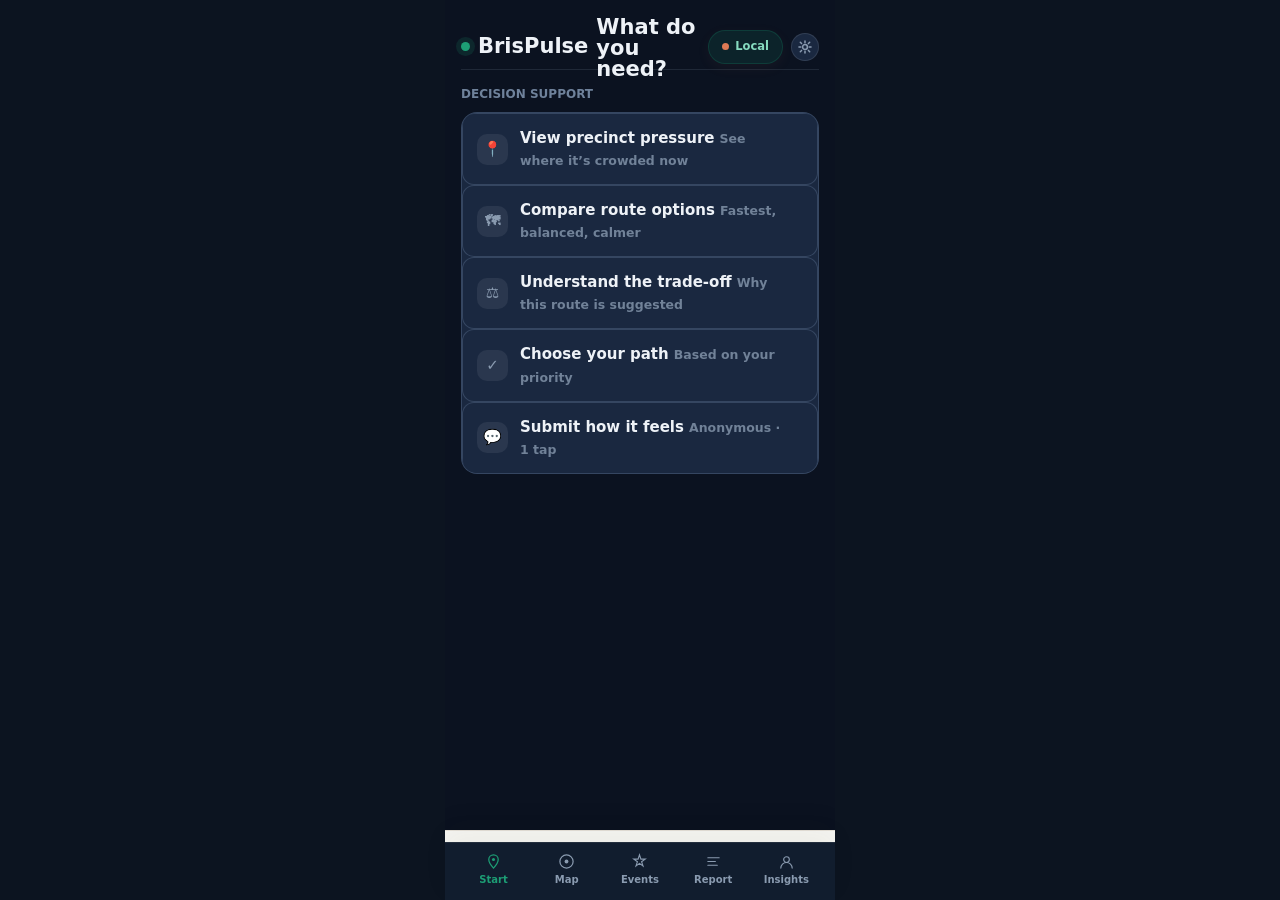
==== commit a02d338d: "Add static navbar to all screens; fix route→trade-off navigation - Hardcode .static-nav into every s" ====
--- a/index.html
+++ b/index.html
@@ -8,15 +8,20 @@
   <link rel="stylesheet" href="css/index.css">
   <script src="js/prototype.js" defer></script>
   <link rel="stylesheet" href="css/dark-theme.css">
+  <link rel="stylesheet" href="css/screens/after-content.css">
 </head>
 <body>
   <main class="app" aria-label="BrisPulse mobile app prototype">
     <div class="screens">
-      <section class="screen screen-home active" data-screen="map">
+      <section class="screen screen-home after-screen active" data-screen="map">
         <header class="header app-header">
-          <div class="brand"><span class="brand-dot"></span><span>BrisPulse</span></div>
+          <div class="brand">
+            <span class="brand-dot"></span>
+            <span>BrisPulse</span>
+            <span class="after-subtitle">What do you need?</span>
+          </div>
           <div class="header-actions">
-            <span class="status-pill">South Bank is tense</span>
+            <span class="status-pill">Local</span>
             <button class="settings-button theme-toggle" type="button" aria-label="Switch to light mode" title="Switch to light mode">
               <svg viewBox="0 0 20 20" aria-hidden="true">
                 <path d="M10 3.3v2M10 14.7v2M4.8 4.8l1.4 1.4M13.8 13.8l1.4 1.4M3.3 10h2M14.7 10h2M4.8 15.2l1.4-1.4M13.8 6.2l1.4-1.4" />
@@ -26,82 +31,52 @@
           </div>
         </header>
 
-        <section class="map-card map-card--hero" aria-label="Brisbane pressure map">
-          <svg viewBox="0 0 350 350" aria-hidden="true">
-            <rect width="350" height="350" rx="28" fill="#F8F6F1"/>
-            <g stroke="#E5E0D7" stroke-width="1.6" stroke-linecap="round" opacity="0.82">
-              <path d="M26 66H324M26 122H324M26 180H324M26 238H324"/>
-              <path d="M70 28V286M128 28V286M187 28V286M246 28V286M304 28V286"/>
-              <path d="M34 264C82 220 126 189 177 170C231 150 275 112 318 70"/>
-              <path d="M38 52C86 88 124 112 169 136C218 162 258 196 314 250"/>
-              <path d="M52 306C97 284 135 278 176 286C226 295 267 286 312 266"/>
-            </g>
-            <g fill="#ECE7DE" opacity="0.66">
-              <rect x="84" y="78" width="42" height="32" rx="7"/>
-              <rect x="200" y="76" width="48" height="36" rx="7"/>
-              <rect x="246" y="190" width="50" height="34" rx="7"/>
-              <rect x="66" y="202" width="44" height="32" rx="7"/>
-              <rect x="142" y="220" width="34" height="28" rx="7"/>
-            </g>
-            <path d="M-8 306C44 286 88 298 134 312C191 329 232 304 278 292C310 284 332 292 358 306" stroke="#D7E0DA" stroke-width="26" fill="none" stroke-linecap="round"/>
-            <path d="M-8 306C44 286 88 298 134 312C191 329 232 304 278 292C310 284 332 292 358 306" stroke="#EBF0EA" stroke-width="13" fill="none" stroke-linecap="round"/>
-            <g class="pressure-zone pressure-zone--south-bank">
-              <circle cx="218" cy="214" r="86" fill="#DE7A55" opacity="0.06"/>
-              <circle cx="218" cy="214" r="66" fill="#DE7A55" opacity="0.09"/>
-              <circle cx="218" cy="214" r="47" fill="#DE7A55" opacity="0.13"/>
-              <circle cx="218" cy="214" r="28" fill="#DE7A55" opacity="0.20"/>
-            </g>
-            <g class="pressure-zone pressure-zone--west-end">
-              <circle cx="104" cy="232" r="50" fill="#24956F" opacity="0.07"/>
-              <circle cx="104" cy="232" r="32" fill="#24956F" opacity="0.12"/>
-            </g>
-            <g class="pressure-zone pressure-zone--cbd">
-              <circle cx="265" cy="110" r="42" fill="#E5A24F" opacity="0.07"/>
-              <circle cx="265" cy="110" r="26" fill="#E5A24F" opacity="0.12"/>
-            </g>
-            <path class="route-line route-line--blocked" d="M92 84 C140 126 181 164 218 214 C250 255 279 268 310 258" fill="none"/>
-            <path class="route-line route-line--calm" d="M92 84 C75 126 78 188 104 232 C154 262 239 270 310 258" fill="none"/>
-            <circle cx="92" cy="84" r="9" fill="#FFFFFF" stroke="#24956F" stroke-width="2"/>
-            <circle cx="92" cy="84" r="3.6" fill="#24956F"/>
-            <circle cx="310" cy="258" r="6" fill="#FFFFFF" stroke="#29251F" stroke-width="1.5" opacity="0.85"/>
-            <g>
-              <rect x="180" y="196" width="76" height="22" rx="11" fill="#FFF0EA"/>
-              <text x="218" y="211" text-anchor="middle" fill="#A85A3A" font-size="8.5" font-weight="800">TENSE ZONE</text>
-            </g>
-            <g>
-              <rect x="88" y="246" width="86" height="22" rx="11" fill="#EEF8F3"/>
-              <text x="131" y="261" text-anchor="middle" fill="#1D6F55" font-size="8.5" font-weight="800">CALMER PATH</text>
-            </g>
-            <text class="map-label" x="92" y="66" text-anchor="middle">Roma St</text>
-            <text class="map-label" x="218" y="236" text-anchor="middle">South Bank</text>
-            <text class="map-label" x="104" y="216" text-anchor="middle">West End</text>
-            <text class="map-label" x="265" y="93" text-anchor="middle">CBD</text>
-          </svg>
-          <div class="map-badge"><strong>Suggested route</strong><span>Avoiding South Bank pressure</span></div>
-          <div class="legend"><span><span class="legend-dot legend-dot--high"></span>Tense</span><span><span class="legend-dot legend-dot--mid"></span>Building</span><span><span class="legend-dot legend-dot--calm"></span>Calm</span></div>
+        <section class="after-section" aria-label="BrisPulse action dashboard">
+          <p class="after-kicker">Decision support</p>
+          <div class="after-card">
+            <button class="after-choice after-row" type="button">
+              <span class="after-icon" aria-hidden="true">📍</span>
+              <span>
+                <strong class="after-title">View precinct pressure</strong>
+                <span class="after-meta">See where it’s crowded now</span>
+              </span>
+            </button>
+            <button class="after-choice after-row" type="button">
+              <span class="after-icon" aria-hidden="true">🗺</span>
+              <span>
+                <strong class="after-title">Compare route options</strong>
+                <span class="after-meta">Fastest, balanced, calmer</span>
+              </span>
+            </button>
+            <button class="after-choice after-row" type="button">
+              <span class="after-icon" aria-hidden="true">⚖</span>
+              <span>
+                <strong class="after-title">Understand the trade-off</strong>
+                <span class="after-meta">Why this route is suggested</span>
+              </span>
+            </button>
+            <button class="after-choice after-row" type="button">
+              <span class="after-icon" aria-hidden="true">✓</span>
+              <span>
+                <strong class="after-title">Choose your path</strong>
+                <span class="after-meta">Based on your priority</span>
+              </span>
+            </button>
+            <button class="after-choice after-row" type="button">
+              <span class="after-icon" aria-hidden="true">💬</span>
+              <span>
+                <strong class="after-title">Submit how it feels</strong>
+                <span class="after-meta">Anonymous · 1 tap</span>
+              </span>
+            </button>
+          </div>
         </section>
-
-        <div class="search destination-search"><svg viewBox="0 0 20 20"><circle cx="8.7" cy="8.7" r="5.2"/><path d="M12.6 12.6 16.8 16.8"/></svg><span>Where are you going?</span></div>
-
-        <div class="section-row route-section-header"><p class="section-title">Choose your pressure level</p><span>Updated 30s ago</span></div>
-        <div class="route-list route-options">
-          <button class="route-card" type="button">
-            <span class="route-icon route-icon--pressure"><svg viewBox="0 0 20 20"><path d="M4 10h11M10.8 5.7 15.1 10l-4.3 4.3"/></svg></span>
-            <span class="route-copy"><span class="card-title">Fastest</span><span class="text-pressure caption">14 min · passes near tense crowds</span></span>
-            <span class="route-meta"><strong>14 min</strong><span class="pressure-bars"><b class="bar--mid bar-height--3"></b><b class="bar--mid bar-height--4"></b><b class="bar--mid bar-height--3"></b><b class="bar-height--3"></b><b class="bar-height--3"></b></span></span>
-          </button>
-          <button class="route-card route-card--recommended" type="button">
-            <span class="route-icon"><svg viewBox="0 0 20 20"><path d="M10 4v11M5.7 10.8 10 15.1l4.3-4.3"/></svg></span>
-            <span class="route-copy"><span class="route-heading"><span class="card-title">Comfortable</span><span class="recommendation-chip">Recommended</span></span><span class="text-calm caption">18 min · calmer via West End</span></span>
-            <span class="route-meta"><strong>18 min</strong><span class="pressure-bars"><b class="bar--calm bar-height--1"></b><b class="bar--calm bar-height--2"></b><b class="bar--calm bar-height--1"></b><b class="bar--mid bar-height--2"></b><b class="bar-height--3"></b></span></span>
-          </button>
-          <button class="route-card" type="button"><span class="route-icon route-icon--calm"><svg viewBox="0 0 20 20"><path d="M5.5 10.5 8.7 13.7 14.8 6.8"/></svg></span><span class="route-copy"><span class="card-title">Least crowded</span><span class="text-calm caption">22 min · quietest streets</span></span><span class="route-meta"><strong>22 min</strong><span class="pressure-bars"><b class="bar--calm bar-height--1"></b><b class="bar--calm bar-height--1"></b><b class="bar-height--3"></b><b class="bar-height--3"></b><b class="bar-height--3"></b></span></span></button>
-        </div>
       </section>
     </div>
 
     <nav class="bottom-nav" aria-label="Bottom navigation">
-      <a href="olympulse_onboarding.html"><svg viewBox="0 0 18 18"><path d="M9 2C6.3 2 4 4.3 4 7c0 3.6 5 9 5 9s5-5.4 5-9c0-2.7-2.3-5-5-5Z"/><circle cx="9" cy="7" r="1.4"/></svg><span>Start</span></a>
+      <a href="olympulse_role_selection.html"><svg viewBox="0 0 18 18"><path d="M9 2C6.3 2 4 4.3 4 7c0 3.6 5 9 5 9s5-5.4 5-9c0-2.7-2.3-5-5-5Z"/><circle cx="9" cy="7" r="1.4"/></svg><span>Start</span></a>
+      <a href="olympulse_dashboard.html"><svg viewBox="0 0 18 18"><path d="M4 9.5 9 4l5 5.5V15H4z"/><path d="M7 15v-4h4v4"/></svg><span>Home</span></a>
       <a class="active" href="index.html"><svg viewBox="0 0 18 18"><circle cx="9" cy="9" r="7"/><circle cx="9" cy="9" r="2"/></svg><span>Map</span></a>
       <a href="olympulse_live_event_mode.html"><svg viewBox="0 0 18 18"><path d="M9 2l1.5 4.5H15l-3.8 2.7 1.5 4.5L9 11l-3.7 2.7 1.5-4.5L3 6.5h4.5z"/></svg><span>Events</span></a>
       <a href="olympulse_feedback.html"><svg viewBox="0 0 18 18"><path d="M3 5h12M3 9h8M3 13h10"/></svg><span>Report</span></a>
--- a/css/dark-theme.css
+++ b/css/dark-theme.css
@@ -605,6 +605,7 @@
   border-color: rgba(255,255,255,0.08) !important;
   box-shadow: none !important;
 }
+.personal-insight-038 { padding-bottom: 24px !important; }
 .personal-insight-018,
 .personal-insight-029,
 .personal-insight-040 { color: #eef2f7 !important; }
@@ -938,3 +939,13 @@
 body.light-mode .bar.empty {
   background: #e5e3de !important;
 }
+
+/* Static nav active state highlight */
+.static-nav .olympulse-bottom-nav__item[data-screen-active="true"],
+.static-nav .olympulse-bottom-nav__item.is-active {
+  color: #1D9E75 !important;
+}
+
+.static-nav .olympulse-bottom-nav__item[data-nav-active="true"] {
+  color: #1D9E75 !important;
+}
--- a/css/screens/after-content.css
+++ b/css/screens/after-content.css
@@ -0,0 +1,733 @@
+body {
+  background: #0b1220;
+}
+
+.after-screen {
+  width: 390px;
+  max-width: 100vw;
+  min-height: 100vh;
+  margin: 0 auto;
+  padding: 24px 16px 92px;
+  background: #0b1220;
+  color: #eef2f7;
+}
+
+.after-screen .app-header,
+.after-screen .onboarding-topbar {
+  min-height: 46px;
+  padding: 0;
+  border-bottom: 1px solid rgba(138, 155, 176, 0.16);
+  background: transparent;
+}
+
+.after-screen .brand,
+.after-screen .header-actions {
+  display: flex;
+  align-items: center;
+}
+
+.after-screen .brand {
+  gap: 8px;
+}
+
+.after-screen .brand > span:not(.brand-dot):not(.event-status-pill) {
+  color: #eef2f7;
+  font-size: 21px;
+  font-weight: 850;
+  letter-spacing: -0.04em;
+}
+
+.after-screen .identity-pill,
+.after-screen .status-pill {
+  background: rgba(29, 158, 117, 0.13);
+  color: #86dbbf;
+  border: 1px solid rgba(29, 158, 117, 0.2);
+}
+
+.after-subtitle {
+  display: block;
+  margin-top: 3px;
+  color: #8a9bb0;
+  font-size: 12px;
+  font-weight: 600;
+  letter-spacing: 0;
+}
+
+.after-section {
+  margin-top: 18px;
+}
+
+.after-kicker {
+  margin: 0 0 12px;
+  color: #6f829b;
+  font-size: 12px;
+  font-weight: 820;
+  line-height: 1;
+  letter-spacing: 0.18em;
+  text-transform: uppercase;
+}
+
+.after-card {
+  border: 1px solid rgba(87, 108, 138, 0.45);
+  border-radius: 16px;
+  background: #1a2840;
+  overflow: hidden;
+}
+
+.after-card--soft {
+  background: #121e30;
+}
+
+.after-row {
+  display: grid;
+  grid-template-columns: auto 1fr auto;
+  align-items: center;
+  gap: 12px;
+  min-height: 56px;
+  padding: 13px 14px;
+  border-bottom: 1px solid rgba(138, 155, 176, 0.16);
+}
+
+.after-row:has(> .after-pill:nth-child(2)) {
+  grid-template-columns: 1fr auto;
+}
+
+.after-row > .after-bar-stack,
+.after-row > .after-feedback-grid {
+  grid-column: 1 / -1;
+  width: 100%;
+}
+
+.after-row:last-child {
+  border-bottom: 0;
+}
+
+.after-icon {
+  width: 31px;
+  height: 31px;
+  display: grid;
+  place-items: center;
+  border-radius: 10px;
+  background: rgba(255, 255, 255, 0.07);
+  color: #8a9bb0;
+  font-size: 15px;
+  font-weight: 800;
+}
+
+.after-title {
+  color: #eef2f7;
+  font-size: 15px;
+  font-weight: 840;
+  line-height: 1.15;
+  letter-spacing: -0.01em;
+}
+
+.after-meta {
+  margin-top: 4px;
+  color: #718298;
+  font-size: 12.5px;
+  font-weight: 560;
+  line-height: 1.25;
+}
+
+.after-pill {
+  min-width: 56px;
+  padding: 7px 10px;
+  border-radius: 999px;
+  text-align: center;
+  font-size: 12px;
+  font-weight: 850;
+  line-height: 1;
+}
+
+.after-pill--green {
+  background: rgba(29, 158, 117, 0.15);
+  color: #64d5af;
+}
+
+.after-pill--amber {
+  background: rgba(239, 159, 39, 0.16);
+  color: #ffa92f;
+}
+
+.after-pill--red {
+  background: rgba(226, 75, 74, 0.17);
+  color: #ff6867;
+}
+
+.after-pill--muted {
+  background: rgba(138, 155, 176, 0.12);
+  color: #8a9bb0;
+}
+
+.after-callout {
+  margin-top: 12px;
+  padding: 14px 15px;
+  border-left: 4px solid #1D9E75;
+  border-radius: 14px;
+  background: #121e30;
+}
+
+.after-callout strong {
+  display: block;
+  color: #64d5af;
+  font-size: 13.5px;
+  font-weight: 850;
+  line-height: 1.25;
+}
+
+.after-callout span,
+.after-callout p {
+  display: block;
+  margin-top: 7px;
+  color: #a4b0c2;
+  font-size: 13px;
+  font-weight: 560;
+  line-height: 1.35;
+}
+
+.after-choice {
+  width: 100%;
+  appearance: none;
+  border: 1px solid rgba(87, 108, 138, 0.45);
+  border-radius: 12px;
+  background: #1a2840;
+  color: inherit;
+  font: inherit;
+  text-align: left;
+  cursor: pointer;
+  transition: background-color 150ms ease, border-color 150ms ease, transform 150ms ease;
+}
+
+.after-choice:hover {
+  background: #20304b;
+}
+
+.after-choice:active {
+  transform: scale(0.985);
+}
+
+.after-choice.is-selected {
+  border-color: #1D9E75;
+  box-shadow: inset 3px 0 0 #1D9E75;
+}
+
+.after-screen .identity-list {
+  display: grid;
+  gap: 10px;
+  margin-top: 18px;
+}
+
+.after-screen .identity-card {
+  min-height: 0;
+  padding: 0;
+  grid-template-columns: auto 1fr auto;
+  align-items: center;
+  border-radius: 12px;
+  background: #1a2840;
+}
+
+.after-screen .identity-card.selected,
+.after-screen .identity-card.is-selected {
+  border-color: #1D9E75;
+  background: #1a2840;
+  box-shadow: inset 3px 0 0 #1D9E75;
+}
+
+.after-screen .selection-check {
+  width: 22px;
+  height: 22px;
+}
+
+.role-selection-screen {
+  display: flex;
+  flex-direction: column;
+}
+
+.role-selection-screen .identity-list {
+  margin-top: 72px;
+}
+
+.role-selection-screen .identity-card {
+  min-height: 66px;
+  gap: 10px;
+  border-radius: 18px;
+}
+
+.role-selection-screen .after-icon {
+  width: 40px;
+  height: 40px;
+  border-radius: 15px;
+}
+
+.role-selection-screen .identity-card > span:nth-child(2) {
+  min-width: 0;
+  overflow: hidden;
+  white-space: nowrap;
+}
+
+.role-selection-screen .after-title {
+  font-size: 17px;
+}
+
+.role-selection-screen .after-meta {
+  display: inline;
+  margin-top: 0;
+  margin-left: 4px;
+  font-size: 12px;
+  white-space: nowrap;
+}
+
+.role-selection-screen .continue-button {
+  margin-top: auto;
+}
+
+.dashboard-screen {
+  padding-top: 38px;
+}
+
+.dashboard-screen .app-header {
+  min-height: 70px;
+}
+
+.dashboard-screen .brand {
+  display: grid;
+  grid-template-columns: 42px 1fr;
+  column-gap: 12px;
+  align-items: center;
+}
+
+.dashboard-screen .brand-dot {
+  grid-row: 1 / span 2;
+  width: 42px;
+  height: 42px;
+  display: grid;
+  place-items: center;
+  border-radius: 12px;
+  background: #1D9E75;
+  box-shadow: none;
+}
+
+.dashboard-screen .brand-dot::after {
+  content: "";
+  width: 15px;
+  height: 15px;
+  border: 3px solid rgba(255, 255, 255, 0.92);
+  border-radius: 999px;
+  box-shadow: inset 0 0 0 3px #1D9E75;
+}
+
+.dashboard-screen .after-subtitle {
+  grid-column: 2;
+}
+
+.dashboard-screen .live-dot {
+  width: 12px;
+  height: 12px;
+  border-radius: 999px;
+  background: #1D9E75;
+}
+
+.dashboard-actions {
+  display: grid;
+  gap: 16px;
+  margin-top: 24px;
+}
+
+.dashboard-actions .after-choice {
+  min-height: 74px;
+  border-radius: 14px;
+}
+
+.dashboard-actions .after-icon {
+  width: 42px;
+  height: 42px;
+  border-radius: 12px;
+}
+
+.dashboard-actions .after-title {
+  display: block;
+  font-size: 18px;
+}
+
+.dashboard-actions .after-meta {
+  display: block;
+  margin-top: 3px;
+  font-size: 14px;
+}
+
+body[data-screen="dashboard"] .olympulse-bottom-nav {
+  display: none;
+}
+
+.route-result-screen {
+  min-height: 667px;
+  padding: 32px 20px 24px;
+}
+
+.after-statusbar {
+  display: flex;
+  align-items: center;
+  justify-content: space-between;
+  height: 24px;
+  color: #eef2f7;
+  font-size: 16px;
+  font-weight: 850;
+  letter-spacing: -0.02em;
+}
+
+.after-phone-icons {
+  display: inline-flex;
+  align-items: flex-end;
+  gap: 3px;
+  color: #8a9bb0;
+}
+
+.after-phone-icons i {
+  display: block;
+  width: 3px;
+  border-radius: 999px;
+  background: currentColor;
+}
+
+.after-phone-icons i:nth-child(1) { height: 8px; opacity: 0.65; }
+.after-phone-icons i:nth-child(2) { height: 12px; opacity: 0.8; }
+.after-phone-icons i:nth-child(3) { height: 16px; }
+
+.after-phone-icons b {
+  position: relative;
+  width: 23px;
+  height: 12px;
+  margin-left: 6px;
+  border: 1.7px solid currentColor;
+  border-radius: 3px;
+}
+
+.after-phone-icons b::before {
+  content: "";
+  position: absolute;
+  right: -4px;
+  top: 3px;
+  width: 2px;
+  height: 5px;
+  border-radius: 0 2px 2px 0;
+  background: currentColor;
+}
+
+.after-phone-icons b::after {
+  content: "";
+  position: absolute;
+  left: 3px;
+  top: 3px;
+  width: 14px;
+  height: 6px;
+  border-radius: 1px;
+  background: currentColor;
+  opacity: 0.65;
+}
+
+.route-result-screen .app-header {
+  min-height: 72px;
+  margin-top: 16px;
+}
+
+.route-result-screen .brand {
+  display: grid;
+  grid-template-columns: 44px 1fr;
+  column-gap: 12px;
+  align-items: center;
+}
+
+.route-result-screen .brand-dot {
+  grid-row: 1 / span 2;
+  width: 44px;
+  height: 44px;
+  display: grid;
+  place-items: center;
+  border-radius: 12px;
+  background: #1D9E75;
+  box-shadow: none;
+}
+
+.route-result-screen .brand-dot::after {
+  content: "";
+  width: 15px;
+  height: 15px;
+  border: 3px solid rgba(255, 255, 255, 0.92);
+  border-radius: 999px;
+  box-shadow: inset 0 0 0 3px #1D9E75;
+}
+
+.after-screen.route-result-screen .brand > .after-subtitle {
+  grid-column: 2;
+  margin-top: 3px;
+  color: #8a9bb0 !important;
+  font-size: 14px !important;
+  font-weight: 650 !important;
+  letter-spacing: 0 !important;
+}
+
+.route-result-screen .live-dot {
+  width: 12px;
+  height: 12px;
+  border-radius: 999px;
+  background: #1D9E75;
+}
+
+.route-result-card {
+  margin-top: 16px;
+}
+
+.route-result-card .after-card {
+  padding: 18px 18px 16px;
+  border-radius: 16px;
+  background: #1a2840;
+}
+
+.route-result-heading .after-title {
+  font-size: 19px;
+}
+
+.route-result-heading .after-meta {
+  margin-top: 8px;
+  font-size: 14px;
+}
+
+.route-result-card .after-bar-stack {
+  margin-top: 18px;
+  gap: 10px;
+}
+
+.route-result-card .after-metric {
+  grid-template-columns: 76px 1fr 42px;
+}
+
+.route-result-card .after-meter {
+  height: 5px;
+}
+
+.route-result-card .after-callout {
+  margin-top: 12px;
+  padding: 15px 16px;
+  border-radius: 13px;
+}
+
+body[data-screen="routeSelected"] .olympulse-bottom-nav {
+  display: none;
+}
+
+.after-bar-stack {
+  display: grid;
+  gap: 8px;
+  margin-top: 14px;
+}
+
+.after-metric {
+  display: grid;
+  grid-template-columns: 72px 1fr 44px;
+  align-items: center;
+  gap: 10px;
+}
+
+.after-metric span {
+  color: #8a9bb0;
+  font-size: 12px;
+  font-weight: 700;
+}
+
+.after-meter {
+  height: 4px;
+  border-radius: 999px;
+  background: rgba(138, 155, 176, 0.18);
+  overflow: hidden;
+}
+
+.after-meter i {
+  display: block;
+  height: 100%;
+  border-radius: inherit;
+}
+
+.after-meter--amber i { width: 42%; background: #EF9F27; }
+.after-meter--green i { width: 74%; background: #1D9E75; }
+.after-meter--blue i { width: 80%; background: #378ADD; }
+
+.after-map-card {
+  position: relative;
+  min-height: 190px;
+  margin-top: 18px;
+  border: 1px solid rgba(87, 108, 138, 0.45);
+  border-radius: 16px;
+  overflow: hidden;
+  background:
+    linear-gradient(rgba(50, 69, 94, 0.16) 1px, transparent 1px),
+    linear-gradient(90deg, rgba(50, 69, 94, 0.16) 1px, transparent 1px),
+    #101b2b;
+  background-size: 28px 28px;
+}
+
+.after-map-card::before,
+.after-map-card::after {
+  content: "";
+  position: absolute;
+  border-radius: 999px;
+  filter: blur(16px);
+  pointer-events: none;
+}
+
+.after-map-card::before {
+  left: 34px;
+  top: 43px;
+  width: 72px;
+  height: 72px;
+  background: rgba(226, 75, 74, 0.28);
+}
+
+.after-map-card::after {
+  right: 42px;
+  bottom: 26px;
+  width: 58px;
+  height: 58px;
+  background: rgba(226, 75, 74, 0.2);
+}
+
+.after-map-line {
+  position: absolute;
+  left: 0;
+  right: 0;
+  top: 112px;
+  height: 3px;
+  background: rgba(29, 158, 117, 0.42);
+  transform: rotate(-4deg);
+}
+
+.after-map-chip {
+  position: absolute;
+  z-index: 1;
+  padding: 6px 8px;
+  border-radius: 6px;
+  font-size: 10px;
+  font-weight: 830;
+  line-height: 1;
+}
+
+.after-map-chip--south {
+  left: 16px;
+  top: 38px;
+  background: rgba(226, 75, 74, 0.18);
+  color: #ff6867;
+  border: 1px solid rgba(226, 75, 74, 0.32);
+}
+
+.after-map-chip--roma {
+  left: 132px;
+  top: 29px;
+  background: rgba(239, 159, 39, 0.18);
+  color: #ffa92f;
+  border: 1px solid rgba(239, 159, 39, 0.32);
+}
+
+.after-map-chip--gabba {
+  right: 48px;
+  bottom: 36px;
+  background: rgba(226, 75, 74, 0.18);
+  color: #ff6867;
+  border: 1px solid rgba(226, 75, 74, 0.32);
+}
+
+.after-feedback-grid {
+  display: grid;
+  grid-template-columns: repeat(3, 1fr);
+  gap: 8px;
+}
+
+.after-feedback-btn {
+  min-height: 62px;
+  padding: 9px 6px;
+  border-radius: 12px;
+  border: 1px solid rgba(87, 108, 138, 0.45);
+  background: #1a2840;
+  color: #eef2f7;
+  font: inherit;
+  cursor: pointer;
+  transition: background-color 150ms ease, border-color 150ms ease, transform 150ms ease;
+}
+
+.after-feedback-btn:hover {
+  background: #20304b;
+}
+
+.after-feedback-btn:active {
+  transform: scale(0.98);
+}
+
+.after-feedback-btn.selected {
+  background: rgba(29, 158, 117, 0.18);
+  border-color: #1D9E75;
+  color: #5DCAA5;
+  transform: scale(1.04);
+}
+
+.after-feedback-btn.selected span {
+  filter: none;
+}
+
+.after-feedback-confirmed {
+  display: flex;
+  align-items: center;
+  justify-content: center;
+  gap: 6px;
+  margin-top: 10px;
+  padding: 9px 12px;
+  border-radius: 10px;
+  background: rgba(29, 158, 117, 0.14);
+  border: 1px solid rgba(29, 158, 117, 0.3);
+  color: #5DCAA5;
+  font-size: 13px;
+  font-weight: 650;
+  animation: fade-in-up 250ms ease both;
+}
+
+@keyframes fade-in-up {
+  from { opacity: 0; transform: translateY(6px); }
+  to   { opacity: 1; transform: translateY(0); }
+}
+
+.after-feedback-btn span {
+  display: block;
+  margin-bottom: 7px;
+  font-size: 18px;
+}
+
+.after-report-count {
+  margin: 10px 0 8px;
+  padding: 9px 12px;
+  border-radius: 10px;
+  background: #121e30;
+  color: #8a9bb0;
+  text-align: center;
+  font-size: 12px;
+  font-weight: 650;
+}
+
+body.light-mode .after-screen {
+  background: #f4f3ef;
+}
+
+body.light-mode .after-screen .brand > span:not(.brand-dot):not(.event-status-pill),
+body.light-mode .after-title,
+body.light-mode .after-row h2 {
+  color: #1a1a1a;
+}
+
+body.light-mode .after-card,
+body.light-mode .after-choice,
+body.light-mode .after-feedback-btn {
+  background: #ffffff;
+  border-color: #e5e3de;
+}
+
+body.light-mode .after-callout,
+body.light-mode .after-report-count {
+  background: #f8f7f3;
+}
